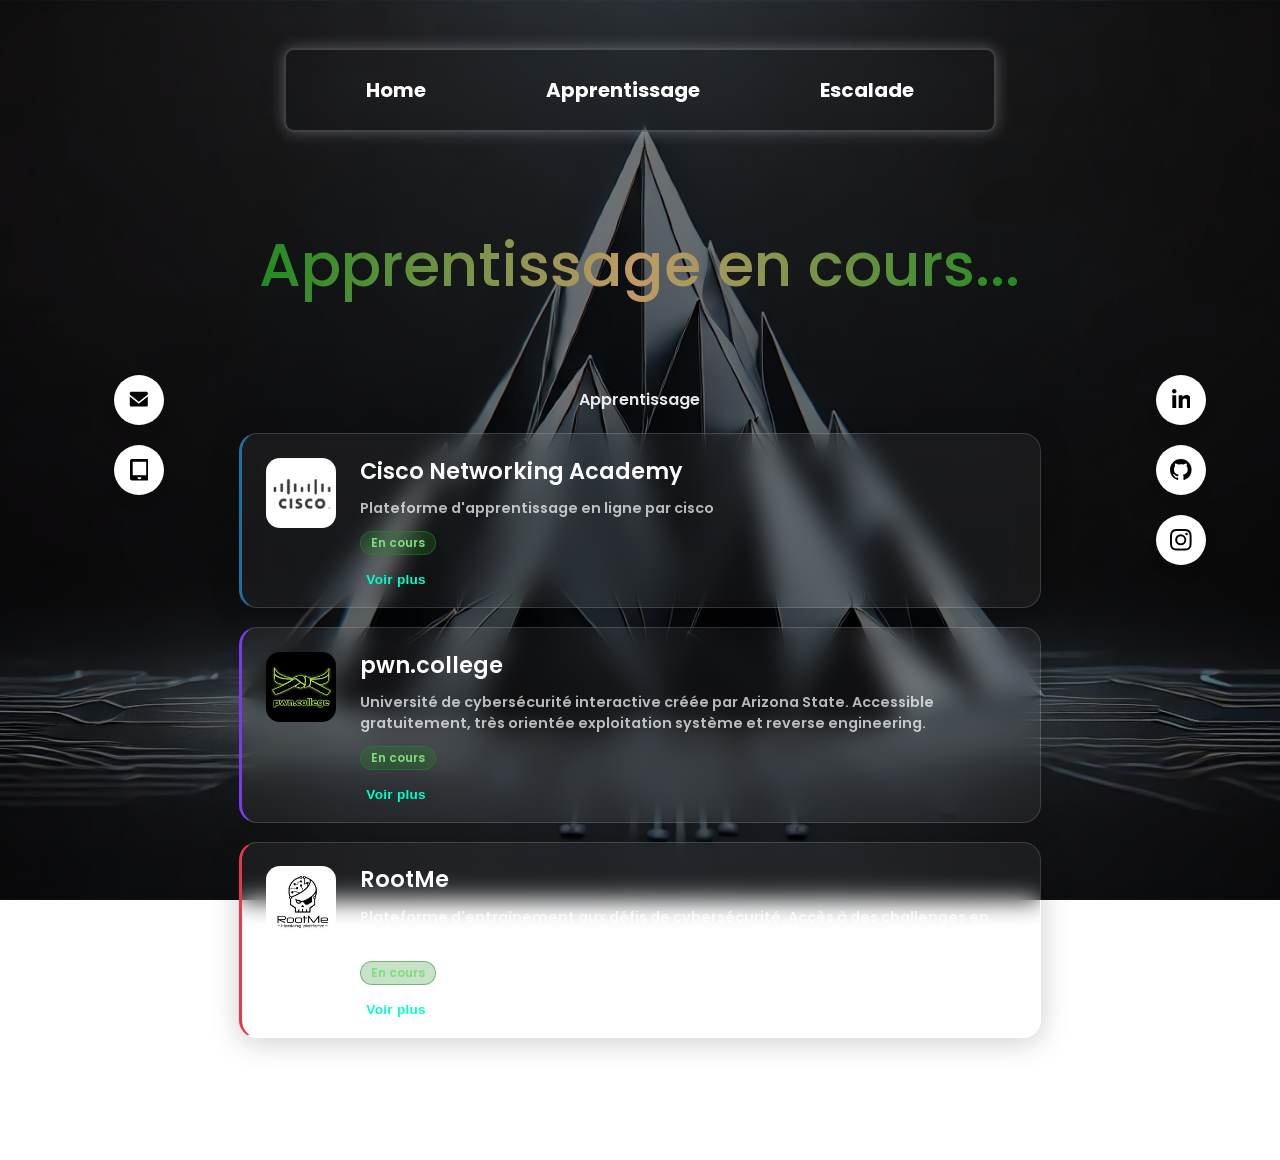
==== public/html/learn.html @ 8234a2e8 "mise en place de la page apprentissage live + preparation github page" ====
<!DOCTYPE html>
<html lang="en">

<head>
	<meta charset="UTF-8">
	<meta name="viewport" content="width=device-width, initial-scale=0.8">
	<title>VincentChaye</title>
	<link rel="stylesheet" href="../css/learn.css">
	<link rel="stylesheet" href="/public/css/buttonDownload.css">
	<link rel="stylesheet" href="/public/css/socialButton.css">
	<link href="https://fonts.googleapis.com/css2?family=Poppins:wght@300;400;600&display=swap" rel="stylesheet">
</head>

<body>
	<div class="container">
		<header>
			<nav>
				<div class="menu-toggle" id="mobile-menu">
					<span></span>
					<span></span>
					<span></span>
				</div>
				<ul class="nav-list">
					<li><a href="../../index.html">Home</a></li>
					<li><a href="/public/html/learn.html">Apprentissage</a></li>
					<li><a href="https://vincentchaye.github.io/ZoneDeGrimpe/">Escalade</a></li>
					<!--<li><a href="/public/html/mongo.html">MongoDB</a></li>
					<li><a href="/public/html/r510.html">R510</a></li>-->
				</ul>
			</nav>
		</header>
		<banner>
			<h1>Apprentissage en cours...</h1>
		</banner>


		<section class="low-content">
			<h3>Apprentissage</h3>
			<ul id="learn-list"></ul>
		</section>




		<aside class="left-aside">
			<ul class="wrapper">
				<li class="icon mail" onclick="copyToClipboard('vincent.chaye@icloud.com', this)">
					<span class="tooltip">Mail</span>
					<svg viewBox="0 0 24 24" height="1.2em" fill="black" xmlns="http://www.w3.org/2000/svg">
						<path
							d="M21.4 6.6l-9.4 7.5L2.6 6.6C2.2 6.3 2 5.8 2 5.3V4.5C2 3.7 2.7 3 3.5 3h17c.8 0 1.5.7 1.5 1.5v.8c0 .5-.2 1-.6 1.3zM22 8.2l-10 8.1-10-8.1V18c0 .8.7 1.5 1.5 1.5h17c.8 0 1.5-.7 1.5-1.5V8.2z" />
					</svg>
				</li>
				<li>

				</li>
				<li class="icon tel" onclick="copyToClipboard('0783661974', this)">
					<span class="tooltip">Téléphone</span>
					<svg role="img" viewBox="0 0 448 512" fill="black" xmlns="http://www.w3.org/2000/svg"
						height="1.2em">
						<title>WhatsApp</title>
						<path
							d="M400 0H48C21.49 0 0 21.49 0 48v416c0 26.51 21.49 48 48 48h352c26.51 0 48-21.49 48-48V48c0-26.51-21.49-48-48-48zM224 480c-26.51 0-48-21.49-48-48h96c0 26.51-21.49 48-48 48zm160-96H64V64h320v320z" />
					</svg>
				</li>
			</ul>
		</aside>

		<aside class="right-aside">
			<ul class="wrapper">
				<li class="icon linkedin" onclick="window.open('https://www.linkedin.com/in/vincentchayé', '_blank')">
					<span class="tooltip">LinkedIn</span>

					<svg viewBox="0 0 448 512" height="1.2em" fill="black" xmlns="http://www.w3.org/2000/svg">
						<path
							d="M100.28 448H7.4V148.9h92.88zm-46.44-340.2c-29.64 0-53.6-24-53.6-53.6S24.2 0 53.64 0s53.6 24 53.6 53.6-23.96 54.2-53.6 54.2zM447.9 448h-92.68V302.4c0-34.7-.7-79.2-48.3-79.2-48.3 0-55.7 37.7-55.7 76.6V448h-92.78V148.9h89.16v40.8h1.3c12.4-23.4 42.6-48.3 87.7-48.3 93.8 0 111.1 61.7 111.1 141.9V448z" />
					</svg>
				</li>
				<li class="icon github" onclick="window.open('https://github.com/VincentChaye', '_blank')">
					<span class="tooltip">GitHub</span>
					<svg height="1.2em" viewBox="0 0 16 16" fill="black" xmlns="http://www.w3.org/2000/svg">
						<path fill-rule="evenodd"
							d="M8 0C3.58 0 0 3.58 0 8a8 8 0 0 0 5.47 7.59c.4.07.55-.17.55-.38 0-.19-.01-.82-.01-1.49-2 .37-2.53-.49-2.69-.94-.09-.23-.48-.94-.82-1.13-.28-.15-.68-.52-.01-.53.63-.01 1.08.58 1.23.82.72 1.21 1.87.87 2.33.66.07-.52.28-.87.51-1.07-1.78-.2-3.64-.89-3.64-3.95 0-.87.31-1.59.82-2.15-.08-.2-.36-1.01.08-2.11 0 0 .67-.21 2.2.82a7.65 7.65 0 0 1 2-.27c.68 0 1.36.09 2 .27 1.53-1.04 2.2-.82 2.2-.82.44 1.1.16 1.91.08 2.11.51.56.82 1.27.82 2.15 0 3.07-1.87 3.75-3.65 3.95.29.25.54.73.54 1.48 0 1.07-.01 1.93-.01 2.2 0 .21.15.46.55.38A8.001 8.001 0 0 0 16 8c0-4.42-3.58-8-8-8z">
						</path>
					</svg>
				</li>
				<li class="icon instagram" onclick="window.open('https://www.instagram.com/vincent.chaye/', '_blank')">
					<span class="tooltip">Instagram</span>
					<svg xmlns="http://www.w3.org/2000/svg" height="1.2em" fill="black" class="bi bi-instagram"
						viewBox="0 0 16 16">
						<path
							d="M8 0C5.829 0 5.556.01 4.703.048 3.85.088 3.269.222 2.76.42a3.917 3.917 0 0 0-1.417.923A3.927 3.927 0 0 0 .42 2.76C.222 3.268.087 3.85.048 4.7.01 5.555 0 5.827 0 8.001c0 2.172.01 2.444.048 3.297.04.852.174 1.433.372 1.942.205.526.478.972.923 1.417.444.445.89.719 1.416.923.51.198 1.09.333 1.942.372C5.555 15.99 5.827 16 8 16s2.444-.01 3.298-.048c.851-.04 1.434-.174 1.943-.372a3.916 3.916 0 0 0 1.416-.923c.445-.445.718-.891.923-1.417.197-.509.332-1.09.372-1.942C15.99 10.445 16 10.173 16 8s-.01-2.445-.048-3.299c-.04-.851-.175-1.433-.372-1.941a3.926 3.926 0 0 0-.923-1.417A3.911 3.911 0 0 0 13.24.42c-.51-.198-1.092-.333-1.943-.372C10.443.01 10.172 0 7.998 0h.003zm-.717 1.442h.718c2.136 0 2.389.007 3.232.046.78.035 1.204.166 1.486.275.373.145.64.319.92.599.28.28.453.546.598.92.11.281.24.705.275 1.485.039.843.047 1.096.047 3.231s-.008 2.389-.047 3.232c-.035.78-.166 1.203-.275 1.485a2.47 2.47 0 0 1-.599.919c-.28.28-.546.453-.92.598-.28.11-.704.24-1.485.276-.843.038-1.096.047-3.232.047s-2.39-.009-3.233-.047c-.78-.036-1.203-.166-1.485-.276a2.478 2.478 0 0 1-.92-.598 2.48 2.48 0 0 1-.6-.92c-.109-.281-.24-.705-.275-1.485-.038-.843-.046-1.096-.046-3.233 0-2.136.008-2.388.046-3.231.036-.78.166-1.204.276-1.486.145-.373.319-.64.599-.92.28-.28.546-.453.92-.598.282-.11.705-.24 1.485-.276.738-.034 1.024-.044 2.515-.045v.002zm4.988 1.328a.96.96 0 1 0 0 1.92.96.96 0 0 0 0-1.92zm-4.27 1.122a4.109 4.109 0 1 0 0 8.217 4.109 4.109 0 0 0 0-8.217zm0 1.441a2.667 2.667 0 1 1 0 5.334 2.667 2.667 0 0 1 0-5.334z">
						</path>
					</svg>
				</li>
			</ul>
		</aside>


		<footer>
			<p>&copy; 2025 VincentChaye</p>
		</footer>

	</div>
	<script src="../../script.js"></script>
</body>

</html>
---- public/css/learn.css ----
@import url('https://fonts.googleapis.com/css2?family=Playfair+Display:ital,wght@0,400..900;1,400..900&family=Prompt:ital,wght@0,100;0,200;0,300;0,400;0,500;0,600;0,700;0,800;0,900;1,100;1,200;1,300;1,400;1,500;1,600;1,700;1,800;1,900&display=swap');



body {
	font-family: 'Poppins', sans-serif;
	font-weight: 100;
	font-style: normal;
	color: white;
	margin: 0;
	padding: 0;
	background-image: url(/public/img/background.webp);
	background-size: cover;
	background-position: center;
	background-repeat: no-repeat;
	background-attachment: fixed;
	user-select: none;
	cursor: default;

	a {
		color: inherit;
		text-decoration: none;
	}

	a:visited {
		color: inherit;
		text-decoration: none;
	}
}

body::after {
	content: "";
	position: fixed;
	top: 0;
	left: 0;
	width: 100%;
	height: 100%;
	background-color: rgba(0, 0, 0, 1);
	background-size: cover;
	background-position: center;
	background-repeat: no-repeat;
	background-attachment: fixed;
	z-index: -1;
	opacity: 0.55;
}

/* NAVBAR */

header {
	grid-area: header;
	color: white;
	text-align: center;
	line-height: 80px;
}

nav {
	backdrop-filter: blur(10px);
	box-shadow: 0px 0px 15px rgba(227, 228, 237, 0.3);
	border: 2px solid rgba(255, 255, 255, 0.18);
	margin: 3%;
	display: inline-block;
	justify-content: center;
	position: relative;
	z-index: 1000;
	border-radius: 10px;
}

#home {
	margin-top: auto;
	margin-bottom: -2.8%;
}

nav ul {
	list-style: none;
	display: flex;
	gap: 40px;
	margin: 0;
	padding-inline-end: 40px;
}

nav ul li a {
	padding: 20px 40px;
	transition: background-color 0.3s ease, transform 0.3s ease;
	border-radius: 10px;
	font-weight: bold;
	font-size: 20px;
}

nav ul li a:hover {
	background-color: rgba(255, 255, 255, 0.18);
	transform: scale(1.1);
}


/* BANNER */

banner {
	grid-area: banner;
	display: flex;
	justify-content: center;
	align-items: center;
	flex-direction: column;
	text-align: center;
}

banner h1 {
	font-size: 60px;
	font-weight: 500;
	background: linear-gradient(to right, #228B22, #c19a66, #228B22);
	-webkit-background-clip: text;
	background-clip: text;
	-webkit-text-fill-color: transparent;
	margin-block-end: 0px;
	margin-block-start: 40px;
	opacity: 1;
}

banner p {
	font-size: 30px;
	font-weight: 500;
	background: #edcdc2;
	-webkit-background-clip: text;
	background-clip: text;
	-webkit-text-fill-color: transparent;
	margin-block-end: 15px;
	margin-block-start: 10px;
}


/* MAIN */

main {
	grid-area: main;
	display: flex;
	justify-content: center;
	align-items: center;
	flex-direction: column;
	text-align: center;
}

.left-aside {
	grid-area: left-aside;
	display: flex;
	justify-content: center;
	align-items: center;
	flex-direction: column;
	text-align: center;
	font-size: medium;
}

left-aside ul {
	list-style: none;
	display: flex;
	gap: 2px;
	margin: 0;
	padding-inline-end: 40px;
	flex-direction: column;
}

/* Pour l'aside de gauche */
.left-aside {
	position: fixed;
	left: 5%;
	top: 45%;
	transform: translateY(-50%);
}

/* Pour l'aside de droite */
.right-aside {
	position: fixed;
	right: 5%;
	top: 45%;
	transform: translateY(-50%);
}

.right-aside {
	grid-area: right-aside;
	display: flex;
	justify-content: center;
	align-items: center;
	flex-direction: column;
	text-align: center;
}


/* LOW CONTENT */

.low-content {
	grid-area: low-content;
	display: flex;
	justify-content: center;
	align-items: center;
	flex-direction: column;
	text-align: center;
	padding: 2rem;
}

.low-content ul {
	padding: 0;
	display: flex;
	flex-direction: column;
	align-items: center;
	gap: 1.2rem;
	width: 100%;
}

footer {
	grid-area: footer;
	display: flex;
	justify-content: center;
	align-items: center;
	flex-direction: column;
	text-align: center;
}

/* PLATFORM CARDS */

.low-content li.experience {
	display: flex;
	align-items: flex-start;
	gap: 1.5rem;
	list-style: none;
	border: 1px solid rgba(255, 255, 255, 0.15);
	border-radius: 18px;
	padding: 1.2rem 1.5rem;
	margin: 0;
	background: rgba(255, 255, 255, 0.05);
	box-shadow: 0 4px 30px rgba(0, 0, 0, 0.2);
	backdrop-filter: blur(12px);
	-webkit-backdrop-filter: blur(12px);
	color: white;
	max-width: 820px;
	width: 100%;
	text-align: left;
	transition: border-color 0.3s ease, box-shadow 0.3s ease;
	cursor: pointer;
}

.low-content li.experience:hover {
	border-color: rgba(255, 255, 255, 0.3);
	box-shadow: 0 6px 40px rgba(0, 0, 0, 0.35);
}

/* Couleur accent par plateforme */
.platform-rootme {
	border-left: 3px solid #e63946 !important;
}
.platform-ciscoAcademy {
	border-left: 3px solid #1d6fa4 !important;
}
.platform-pwncollege {
	border-left: 3px solid #7c3aed !important;
}

.low-content h3 {
	font-size: 1rem;
	font-weight: 600;
	color: rgba(255,255,255,0.9);
	margin: 0.3rem 0 0.1rem;
}

.low-content li.experience h2 {
	margin: 0 0 0.3rem;
	font-size: 1.4rem;
	font-weight: 600;
}

.low-content li.experience p {
	margin: 0.25rem 0;
	font-size: 0.9rem;
	color: rgba(255, 255, 255, 0.7);
}

/* Image ronde avec effet de zoom */
.low-content li.experience img.fixed-img {
	width: 70px;
	height: 70px;
	border-radius: 14px;
	object-fit: cover;
	transition: transform 0.3s ease-in-out;
	flex-shrink: 0;
	margin-top: 4px;
}

.low-content li.experience img.fixed-img:hover {
	transform: scale(1.1);
}

/* Conteneur texte vertical */
.experience-text {
	display: flex;
	flex-direction: column;
	flex: 1;
	gap: 0.1rem;
}

/* Statut badge */
.statut-badge {
	display: inline-block;
	font-size: 0.75rem;
	font-weight: 600;
	padding: 2px 10px;
	border-radius: 20px;
	margin: 0.4rem 0 0.3rem;
	width: fit-content;
}
.statut-en.cours,
.statut-en-cours {
	background: rgba(34, 139, 34, 0.25);
	border: 1px solid rgba(34, 139, 34, 0.5);
	color: #7dde7d;
}
.statut-terminé {
	background: rgba(100, 100, 100, 0.25);
	border: 1px solid rgba(200, 200, 200, 0.3);
	color: rgba(255,255,255,0.6);
}

/* Toggle button */
.toggle-button {
	margin-top: 0.6rem;
	background: none;
	border: none;
	color: #00ffcc;
	font-weight: 600;
	cursor: pointer;
	font-size: 0.85rem;
	text-align: left;
	pointer-events: none;
	letter-spacing: 0.02em;
}

/* PROGRESS ZONE */

.progress-zone {
	margin-top: 1rem;
	display: flex;
	flex-direction: column;
	gap: 0.8rem;
}

/* Progress cards */
.progress-card-inner {
	background: rgba(255, 255, 255, 0.05);
	border: 1px solid rgba(255, 255, 255, 0.1);
	border-radius: 12px;
	padding: 0.9rem 1rem;
}

.progress-card-header {
	display: flex;
	align-items: center;
	gap: 0.8rem;
	margin-bottom: 0.6rem;
}

.progress-card-img {
	width: 36px;
	height: 36px;
	border-radius: 8px;
	object-fit: cover;
}

.progress-card-header h3 {
	margin: 0;
	font-size: 0.95rem;
	font-weight: 600;
	color: white;
}

.progress-date {
	font-size: 0.75rem;
	color: rgba(255,255,255,0.45);
	margin: 0 !important;
}

/* Barre de progression visuelle */
.progress-bar-wrap {
	height: 6px;
	background: rgba(255,255,255,0.1);
	border-radius: 10px;
	margin: 0.5rem 0 0.3rem;
	overflow: hidden;
}

.progress-bar-fill {
	height: 100%;
	border-radius: 10px;
	background: linear-gradient(to right, #228B22, #7dde7d);
	transition: width 0.8s ease;
}

.platform-ciscoAcademy .progress-bar-fill {
	background: linear-gradient(to right, #1d6fa4, #5ab4e8);
}

.platform-pwncollege .progress-bar-fill {
	background: linear-gradient(to right, #7c3aed, #a78bfa);
}

.progress-label {
	font-size: 0.75rem;
	font-weight: 600;
	color: rgba(255,255,255,0.6);
}

.progress-text {
	display: inline-block;
	font-size: 0.8rem;
	font-weight: 600;
	background: rgba(255,255,255,0.08);
	border: 1px solid rgba(255,255,255,0.15);
	border-radius: 20px;
	padding: 2px 12px;
	margin: 0.4rem 0;
	color: rgba(255,255,255,0.8);
}

.progress-desc {
	font-size: 0.82rem;
	color: rgba(255,255,255,0.55);
	margin: 0.4rem 0 0 !important;
	line-height: 1.4;
}

/* ROOT-ME LIVE STATS */

.rootme-live {
	padding: 0.5rem 0;
}

.live-badge {
	display: flex;
	align-items: center;
	gap: 6px;
	font-size: 0.72rem;
	font-weight: 700;
	text-transform: uppercase;
	letter-spacing: 0.1em;
	color: #e63946;
	margin-bottom: 0.8rem;
}

.live-dot {
	width: 8px;
	height: 8px;
	border-radius: 50%;
	background: #e63946;
	box-shadow: 0 0 6px #e63946;
	animation: pulse-dot 1.5s ease-in-out infinite;
}

@keyframes pulse-dot {
	0%, 100% { opacity: 1; transform: scale(1); }
	50% { opacity: 0.5; transform: scale(0.7); }
}

.stats-strip {
	display: flex;
	gap: 0.8rem;
	flex-wrap: wrap;
	margin-bottom: 0.9rem;
}

.stat-pill {
	display: flex;
	flex-direction: column;
	align-items: center;
	background: rgba(230, 57, 70, 0.12);
	border: 1px solid rgba(230, 57, 70, 0.3);
	border-radius: 14px;
	padding: 0.5rem 1.1rem;
	min-width: 90px;
}

.stat-label {
	font-size: 0.68rem;
	font-weight: 600;
	text-transform: uppercase;
	letter-spacing: 0.08em;
	color: rgba(255,255,255,0.5);
}

.stat-value {
	font-size: 1.05rem;
	font-weight: 700;
	color: white;
	margin-top: 2px;
}

.cat-strip {
	display: flex;
	flex-wrap: wrap;
	gap: 0.5rem;
}

.cat-badge {
	font-size: 0.75rem;
	background: rgba(255,255,255,0.07);
	border: 1px solid rgba(255,255,255,0.12);
	border-radius: 20px;
	padding: 3px 10px;
	color: rgba(255,255,255,0.7);
}

.cat-badge strong {
	color: white;
}

/* Credly badge */
.credly-badge-wrap {
	margin-top: 0.8rem;
	display: flex;
	justify-content: flex-start;
}

.credly-badge-loading {
	width: 150px;
	height: 150px;
	border-radius: 10px;
	background: rgba(255,255,255,0.05);
	animation: badge-pulse 1.4s ease-in-out infinite;
}

@keyframes badge-pulse {
	0%, 100% { opacity: 0.4; }
	50% { opacity: 0.8; }
}

.credly-badge-img-link {
	display: inline-block;
	border-radius: 10px;
	overflow: hidden;
	box-shadow: 0 4px 20px rgba(0,0,0,0.3);
	transition: transform 0.2s ease, box-shadow 0.2s ease;
}

.credly-badge-img-link:hover {
	transform: translateY(-2px);
	box-shadow: 0 6px 24px rgba(0,0,0,0.45);
}

.credly-badge-img {
	display: block;
	width: 150px;
	height: 150px;
	object-fit: contain;
}

.credly-badge-link {
	display: inline-flex;
	align-items: center;
	gap: 0.4rem;
	padding: 0.5rem 0.9rem;
	background: rgba(255,255,255,0.07);
	border: 1px solid rgba(255,255,255,0.15);
	border-radius: 8px;
	color: rgba(255,255,255,0.75);
	font-size: 0.82rem;
	text-decoration: none;
	transition: background 0.2s, color 0.2s;
}

.credly-badge-link:hover {
	background: rgba(255,255,255,0.12);
	color: #fff;
}

.progress-card-inner.has-badge {
	display: flex;
	flex-direction: row;
	align-items: flex-start;
	gap: 1.2rem;
	flex-wrap: wrap;
}

.progress-card-inner.has-badge .progress-card-header {
	flex: 1;
	min-width: 160px;
}

.progress-card-inner.has-badge .progress-bar-wrap,
.progress-card-inner.has-badge .progress-label,
.progress-card-inner.has-badge .progress-text,
.progress-card-inner.has-badge .progress-desc {
	flex-basis: 100%;
}

/* Loading spinner */
.loading-spinner {
	width: 28px;
	height: 28px;
	border: 3px solid rgba(255,255,255,0.1);
	border-top-color: #e63946;
	border-radius: 50%;
	margin: 1rem auto;
	animation: spin 0.8s linear infinite;
}

@keyframes spin {
	to { transform: rotate(360deg); }
}

.api-error {
	font-size: 0.82rem;
	color: rgba(255,255,255,0.45);
	font-style: italic;
	margin: 0.5rem 0;
}


/* Grid */
.container {
	display: grid;
	grid-template-rows: 150px auto 1fr auto 50px;
	grid-template-columns: 1fr 4fr 1fr;
	height: 100vh;
	grid-template-areas:
		"header header header"
		"left-aside banner right-aside"
		"left-aside main right-aside"
		"left-aside low-content right-aside"
		"footer footer footer";
	grid-gap: 20px;
	font-weight: 600;
	padding: 10px;
	font-size: 20px;
}


@media (max-width: 678px) {
	body {
		background-image: url(/public/img/backgroudPortable.webp);
	}

	.container {
		display: grid;
		grid-template-rows: auto auto auto auto auto auto auto;
		grid-template-columns: 1fr;
		grid-template-areas:
			"header"
			"banner"
			"main"
			"low-content"
			"left-aside"
			"right-aside"
			"footer";
		grid-gap: 10px;
		padding: 10px;
	}

	aside.left-aside,
	aside.right-aside {
		position: static !important;
		transform: none !important;
		display: flex;
		justify-content: center;
		align-items: center;
		padding: 1rem 0;
	}

	.left-aside ul,
	.right-aside ul {
		flex-direction: row;
		justify-content: center;
		padding: 0;
	}

	aside.left-aside ul.wrapper,
	aside.right-aside ul.wrapper {
		display: grid;
		grid-template-columns: repeat(3, 60px);
		grid-template-rows: repeat(2, 60px);
		gap: 10px;
		justify-content: center;
	}

	aside .icon {
		width: 60px;
		height: 60px;
		border-radius: 50%;
		background: white;
		display: flex;
		justify-content: center;
		align-items: center;
		aspect-ratio: 1;
	}

	aside .tooltip {
		font-size: 12px;
		position: absolute;
		top: -20px;
		background: black;
		color: white;
		padding: 2px 6px;
		border-radius: 4px;
		white-space: nowrap;
	}

	.menu-toggle {
		display: flex;
		flex-direction: column;
		cursor: pointer;
		position: absolute;
		top: 20px;
		right: 30px;
		z-index: 2000;
	}

	.menu-toggle span {
		background: white;
		height: 3px;
		width: 25px;
		margin: 4px 0;
		border-radius: 5px;
		transition: 0.4s;
	}

	.nav-list {
		display: none;
		flex-direction: column;
		align-items: center;
		width: 100%;
		background-color: rgba(0, 0, 0, 0.8);
		position: absolute;
		top: 70px;
		right: 20px;
		border-radius: 10px;
		padding: 15px 20px;
		z-index: 9998;
		width: max-content;
		min-width: 160px;
		max-width: 90vw;
		word-break: break-word;
	}

	.nav-list.active {
		display: flex;
	}

	nav ul li a {
		padding: 15px;
		font-size: 18px;
	}

	nav {
		backdrop-filter: blur(10px);
		box-shadow: 0px 0px 15px rgba(227, 228, 237, 0.3);
		border: 2px solid rgba(255, 255, 255, 0.18);
		margin: 3%;
		display: flex;
		justify-content: flex-start;
		position: relative;
		z-index: 1000;
		border-radius: 10px;
	}

	.stats-strip {
		gap: 0.5rem;
	}

	.stat-pill {
		min-width: 75px;
		padding: 0.4rem 0.8rem;
	}
}
---- public/css/buttonDownload.css ----
/* From Uiverse.io by mrhyddenn */ 
.button {
	-moz-appearance: none;
	-webkit-appearance: none;
	appearance: none;
	border: none;
	background: none;
	color: #c19a66;
	cursor: pointer;
	position: relative;
	padding: 8px;
	margin-bottom: 20px;
	text-transform: uppercase;
	font-weight: bold;
	font-size: 14px;
	transition: all .15s ease;
  }
  
  .button::before,
  .button::after {
	content: '';
	display: block;
	position: absolute;
	right: 0;
	left: 0;
	height: calc(50% - 5px);
	border: 1px solid #7D8082;
	transition: all .15s ease;
  }
  
  .button::before {
	top: 0;
	border-bottom-width: 0;
  }
  
  .button::after {
	bottom: 0;
	border-top-width: 0;
  }
  
  .button:active,
  .button:focus {
	outline: none;
  }
  
  .button:active::before,
  .button:active::after {
	right: 3px;
	left: 3px;
  }
  
  .button:active::before {
	top: 3px;
  }
  
  .button:active::after {
	bottom: 3px;
  }
  
  .button_lg {
	position: relative;
	display: block;
	padding: 10px 20px;
	color: #fff;
	background-color: #c19a66;
	overflow: hidden;
	box-shadow: inset 0px 0px 0px 1px transparent;
  }
  
  .button_lg::before {
	content: '';
	display: block;
	position: absolute;
	top: 0;
	left: 0;
	width: 2px;
	height: 2px;
	background-color: #c19a66;
  }
  
  .button_lg::after {
	content: '';
	display: block;
	position: absolute;
	right: 0;
	bottom: 0;
	width: 4px;
	height: 4px;
	background-color: #c19a66;
	transition: all .2s ease;
  }
  
  .button_sl {
	display: block;
	position: absolute;
	top: 0;
	bottom: -1px;
	left: -8px;
	width: 0;
	background-color: #228B22;
	transform: skew(-15deg);
	transition: all .2s ease;
  }
  
  .button_text {
	position: relative;
  }
  
  .button:hover {
	color: #c19a66;
  }
  
  .button:hover .button_sl {
	width: calc(100% + 15px);
  }
  
  .button:hover .button_lg::after {
	background-color: #fff;
  }
---- public/css/socialButton.css ----
/* Règles existantes pour la structure et les icônes (déjà dans ton CSS) */
.wrapper {
	display: grid;
	list-style: none;
	height: 120px;
	width: 100%;
	padding-top: 40px;
	font-family: "Poppins", sans-serif;
	justify-content: center;
}
  
.wrapper .icon {
	position: relative;
	background: #fff;
	border-radius: 50%;
	margin: 10px;
	width: 50px;
	height: 50px;
	font-size: 18px;
	display: flex;
	justify-content: center;
	align-items: center;
	flex-direction: column;
	box-shadow: 0 10px 10px rgba(0, 0, 0, 0.1);
	cursor: pointer;
	transition: all 0.2s cubic-bezier(0.68, -0.55, 0.265, 1.55);
}
  
.wrapper .tooltip {
	position: absolute;
	top: 0;
	font-size: 14px;
	background: #fff;
	color: #fff;
	padding: 5px 8px;
	border-radius: 5px;
	box-shadow: 0 10px 10px rgba(0, 0, 0, 0.1);
	opacity: 0;
	pointer-events: none;
	transition: all 0.3s cubic-bezier(0.68, -0.55, 0.265, 1.55);
}
  
.wrapper .tooltip::before {
	position: absolute;
	content: "";
	height: 8px;
	width: 8px;
	background: #fff;
	bottom: -3px;
	left: 50%;
	transform: translate(-50%) rotate(45deg);
	transition: all 0.3s cubic-bezier(0.68, -0.55, 0.265, 1.55);
}
  
.wrapper .icon:hover .tooltip {
	top: -45px;
	opacity: 1;
	visibility: visible;
	pointer-events: auto;
}
  
.wrapper .icon:hover span,
.wrapper .icon:hover .tooltip {
	text-shadow: 0px -1px 0px rgba(0, 0, 0, 0.1);
}

/* Règles de hover pour les médias existants */

/* LinkedIn */
.wrapper .linkedin:hover,
.wrapper .linkedin:hover .tooltip,
.wrapper .linkedin:hover .tooltip::before {
	background: #0077B5;
	color: #fff;
}
  
/* GitHub */
.wrapper .github:hover,
.wrapper .github:hover .tooltip,
.wrapper .github:hover .tooltip::before {
	background: #24292e;
	color: #fff;
}
.wrapper .github:hover svg {
	fill: #fff;
}
  
/* Instagram */
.wrapper .instagram:hover,
.wrapper .instagram:hover .tooltip,
.wrapper .instagram:hover .tooltip::before {
	background: #e4405f;
	color: #fff;
}

/* Tel */
.wrapper .tel:hover,
.wrapper .tel:hover .tooltip,
.wrapper .tel:hover .tooltip::before {
	background: #25D366;
	color: #fff;
}

/* Nouveauté : Mail*/
.wrapper .mail:hover,
.wrapper .mail:hover .tooltip,
.wrapper .mail:hover .tooltip::before {
	background: #d3d3d3;
	color: #fff;
}
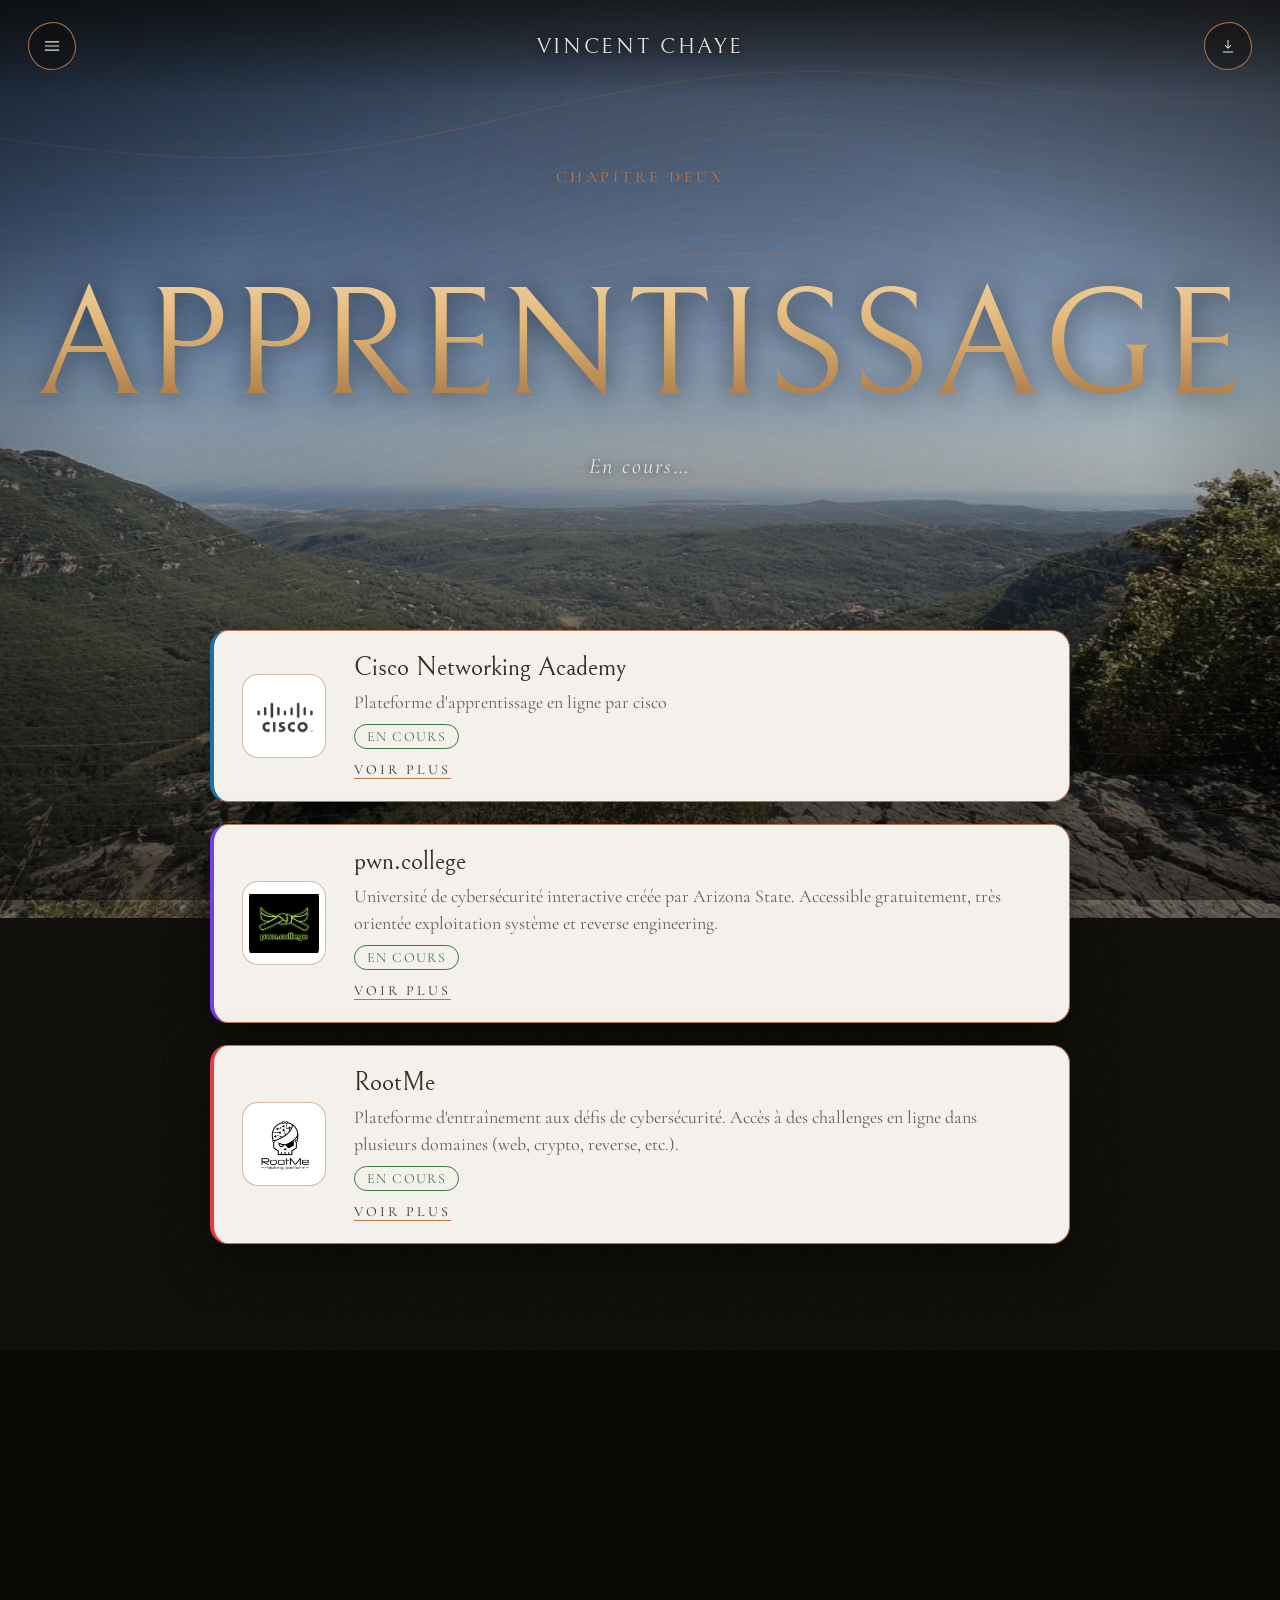
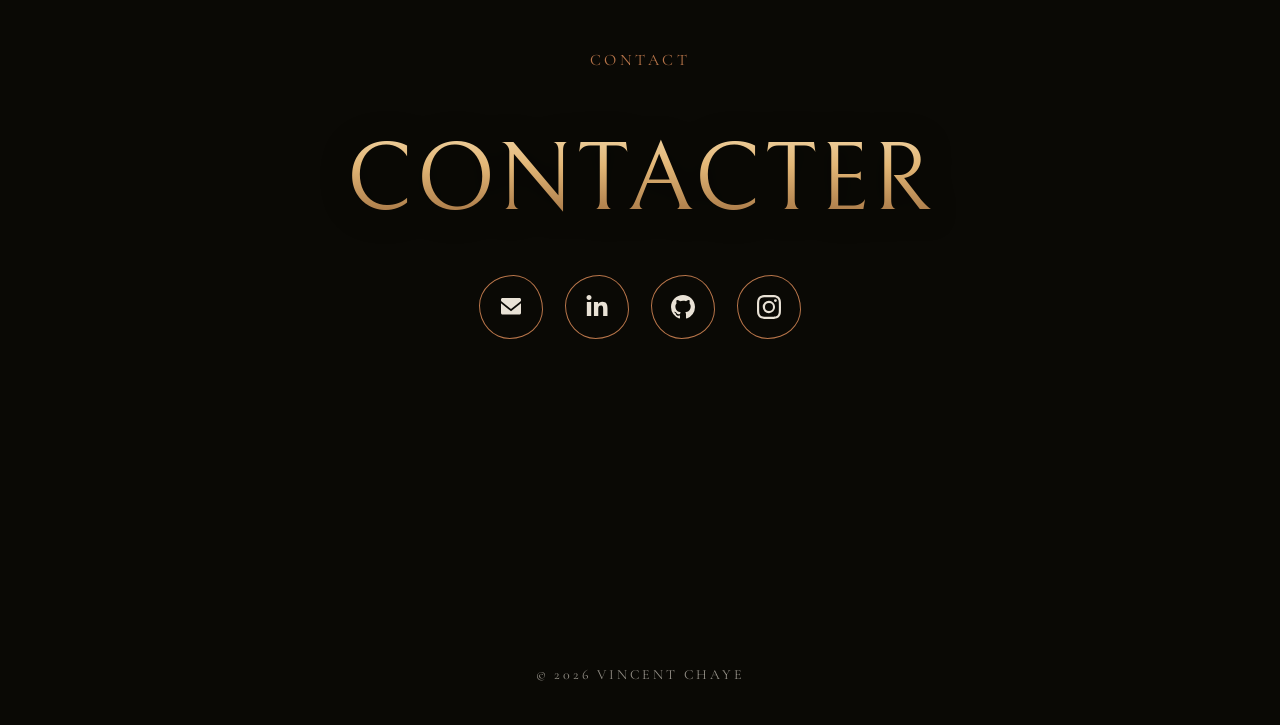
==== commit 7b5faab5: "version 2.0.0 - Site Web 2026" ====
--- a/public/html/learn.html
+++ b/public/html/learn.html
@@ -1,108 +1,80 @@
-<!DOCTYPE html>
-<html lang="en">
-
-<head>
-	<meta charset="UTF-8">
-	<meta name="viewport" content="width=device-width, initial-scale=0.8">
-	<title>VincentChaye</title>
-	<link rel="stylesheet" href="../css/learn.css">
-	<link rel="stylesheet" href="/public/css/buttonDownload.css">
-	<link rel="stylesheet" href="/public/css/socialButton.css">
-	<link href="https://fonts.googleapis.com/css2?family=Poppins:wght@300;400;600&display=swap" rel="stylesheet">
-</head>
-
-<body>
-	<div class="container">
-		<header>
-			<nav>
-				<div class="menu-toggle" id="mobile-menu">
-					<span></span>
-					<span></span>
-					<span></span>
-				</div>
-				<ul class="nav-list">
-					<li><a href="../../index.html">Home</a></li>
-					<li><a href="/public/html/learn.html">Apprentissage</a></li>
-					<li><a href="https://vincentchaye.github.io/ZoneDeGrimpe/">Escalade</a></li>
-					<!--<li><a href="/public/html/mongo.html">MongoDB</a></li>
-					<li><a href="/public/html/r510.html">R510</a></li>-->
-				</ul>
-			</nav>
-		</header>
-		<banner>
-			<h1>Apprentissage en cours...</h1>
-		</banner>
-
-
-		<section class="low-content">
-			<h3>Apprentissage</h3>
-			<ul id="learn-list"></ul>
-		</section>
-
-
-
-
-		<aside class="left-aside">
-			<ul class="wrapper">
-				<li class="icon mail" onclick="copyToClipboard('vincent.chaye@icloud.com', this)">
-					<span class="tooltip">Mail</span>
-					<svg viewBox="0 0 24 24" height="1.2em" fill="black" xmlns="http://www.w3.org/2000/svg">
-						<path
-							d="M21.4 6.6l-9.4 7.5L2.6 6.6C2.2 6.3 2 5.8 2 5.3V4.5C2 3.7 2.7 3 3.5 3h17c.8 0 1.5.7 1.5 1.5v.8c0 .5-.2 1-.6 1.3zM22 8.2l-10 8.1-10-8.1V18c0 .8.7 1.5 1.5 1.5h17c.8 0 1.5-.7 1.5-1.5V8.2z" />
-					</svg>
-				</li>
-				<li>
-
-				</li>
-				<li class="icon tel" onclick="copyToClipboard('0783661974', this)">
-					<span class="tooltip">Téléphone</span>
-					<svg role="img" viewBox="0 0 448 512" fill="black" xmlns="http://www.w3.org/2000/svg"
-						height="1.2em">
-						<title>WhatsApp</title>
-						<path
-							d="M400 0H48C21.49 0 0 21.49 0 48v416c0 26.51 21.49 48 48 48h352c26.51 0 48-21.49 48-48V48c0-26.51-21.49-48-48-48zM224 480c-26.51 0-48-21.49-48-48h96c0 26.51-21.49 48-48 48zm160-96H64V64h320v320z" />
-					</svg>
-				</li>
-			</ul>
-		</aside>
-
-		<aside class="right-aside">
-			<ul class="wrapper">
-				<li class="icon linkedin" onclick="window.open('https://www.linkedin.com/in/vincentchayé', '_blank')">
-					<span class="tooltip">LinkedIn</span>
-
-					<svg viewBox="0 0 448 512" height="1.2em" fill="black" xmlns="http://www.w3.org/2000/svg">
-						<path
-							d="M100.28 448H7.4V148.9h92.88zm-46.44-340.2c-29.64 0-53.6-24-53.6-53.6S24.2 0 53.64 0s53.6 24 53.6 53.6-23.96 54.2-53.6 54.2zM447.9 448h-92.68V302.4c0-34.7-.7-79.2-48.3-79.2-48.3 0-55.7 37.7-55.7 76.6V448h-92.78V148.9h89.16v40.8h1.3c12.4-23.4 42.6-48.3 87.7-48.3 93.8 0 111.1 61.7 111.1 141.9V448z" />
-					</svg>
-				</li>
-				<li class="icon github" onclick="window.open('https://github.com/VincentChaye', '_blank')">
-					<span class="tooltip">GitHub</span>
-					<svg height="1.2em" viewBox="0 0 16 16" fill="black" xmlns="http://www.w3.org/2000/svg">
-						<path fill-rule="evenodd"
-							d="M8 0C3.58 0 0 3.58 0 8a8 8 0 0 0 5.47 7.59c.4.07.55-.17.55-.38 0-.19-.01-.82-.01-1.49-2 .37-2.53-.49-2.69-.94-.09-.23-.48-.94-.82-1.13-.28-.15-.68-.52-.01-.53.63-.01 1.08.58 1.23.82.72 1.21 1.87.87 2.33.66.07-.52.28-.87.51-1.07-1.78-.2-3.64-.89-3.64-3.95 0-.87.31-1.59.82-2.15-.08-.2-.36-1.01.08-2.11 0 0 .67-.21 2.2.82a7.65 7.65 0 0 1 2-.27c.68 0 1.36.09 2 .27 1.53-1.04 2.2-.82 2.2-.82.44 1.1.16 1.91.08 2.11.51.56.82 1.27.82 2.15 0 3.07-1.87 3.75-3.65 3.95.29.25.54.73.54 1.48 0 1.07-.01 1.93-.01 2.2 0 .21.15.46.55.38A8.001 8.001 0 0 0 16 8c0-4.42-3.58-8-8-8z">
-						</path>
-					</svg>
-				</li>
-				<li class="icon instagram" onclick="window.open('https://www.instagram.com/vincent.chaye/', '_blank')">
-					<span class="tooltip">Instagram</span>
-					<svg xmlns="http://www.w3.org/2000/svg" height="1.2em" fill="black" class="bi bi-instagram"
-						viewBox="0 0 16 16">
-						<path
-							d="M8 0C5.829 0 5.556.01 4.703.048 3.85.088 3.269.222 2.76.42a3.917 3.917 0 0 0-1.417.923A3.927 3.927 0 0 0 .42 2.76C.222 3.268.087 3.85.048 4.7.01 5.555 0 5.827 0 8.001c0 2.172.01 2.444.048 3.297.04.852.174 1.433.372 1.942.205.526.478.972.923 1.417.444.445.89.719 1.416.923.51.198 1.09.333 1.942.372C5.555 15.99 5.827 16 8 16s2.444-.01 3.298-.048c.851-.04 1.434-.174 1.943-.372a3.916 3.916 0 0 0 1.416-.923c.445-.445.718-.891.923-1.417.197-.509.332-1.09.372-1.942C15.99 10.445 16 10.173 16 8s-.01-2.445-.048-3.299c-.04-.851-.175-1.433-.372-1.941a3.926 3.926 0 0 0-.923-1.417A3.911 3.911 0 0 0 13.24.42c-.51-.198-1.092-.333-1.943-.372C10.443.01 10.172 0 7.998 0h.003zm-.717 1.442h.718c2.136 0 2.389.007 3.232.046.78.035 1.204.166 1.486.275.373.145.64.319.92.599.28.28.453.546.598.92.11.281.24.705.275 1.485.039.843.047 1.096.047 3.231s-.008 2.389-.047 3.232c-.035.78-.166 1.203-.275 1.485a2.47 2.47 0 0 1-.599.919c-.28.28-.546.453-.92.598-.28.11-.704.24-1.485.276-.843.038-1.096.047-3.232.047s-2.39-.009-3.233-.047c-.78-.036-1.203-.166-1.485-.276a2.478 2.478 0 0 1-.92-.598 2.48 2.48 0 0 1-.6-.92c-.109-.281-.24-.705-.275-1.485-.038-.843-.046-1.096-.046-3.233 0-2.136.008-2.388.046-3.231.036-.78.166-1.204.276-1.486.145-.373.319-.64.599-.92.28-.28.546-.453.92-.598.282-.11.705-.24 1.485-.276.738-.034 1.024-.044 2.515-.045v.002zm4.988 1.328a.96.96 0 1 0 0 1.92.96.96 0 0 0 0-1.92zm-4.27 1.122a4.109 4.109 0 1 0 0 8.217 4.109 4.109 0 0 0 0-8.217zm0 1.441a2.667 2.667 0 1 1 0 5.334 2.667 2.667 0 0 1 0-5.334z">
-						</path>
-					</svg>
-				</li>
-			</ul>
-		</aside>
-
-
-		<footer>
-			<p>&copy; 2025 VincentChaye</p>
-		</footer>
-
-	</div>
-	<script src="../../script.js"></script>
-</body>
-
-</html>+<!DOCTYPE html>
+<html lang="fr">
+
+<head>
+	<meta charset="UTF-8">
+	<meta name="viewport" content="width=device-width, initial-scale=1">
+	<title>Apprentissage — Vincent Chaye</title>
+	<link rel="preconnect" href="https://fonts.googleapis.com">
+	<link rel="preconnect" href="https://fonts.gstatic.com" crossorigin>
+	<link href="https://fonts.googleapis.com/css2?family=Bellefair&family=Cormorant+Garamond:ital,wght@0,400;0,500;1,400;1,500&display=swap" rel="stylesheet">
+	<link rel="stylesheet" href="../../style.css">
+	<link rel="stylesheet" href="../css/learn.css">
+</head>
+
+<body>
+	<div class="bg-photo" aria-hidden="true"></div>
+	<canvas id="bg-canvas" aria-hidden="true"></canvas>
+	<div class="grain" aria-hidden="true"></div>
+
+	<header class="topbar">
+		<button class="round-btn" id="mobile-menu" type="button" aria-label="Menu" aria-expanded="false"><svg viewBox="0 0 24 24" width="20" height="20" fill="none" stroke="currentColor" stroke-width="1.4" stroke-linecap="round"><path d="M4 7h16M4 12h16M4 17h16" /></svg></button>
+		<a class="brand" href="../../index.html">VINCENT CHAYE</a>
+		<a class="round-btn" href="../download/CV-VincentChaye-2026.pdf" aria-label="Télécharger le CV" title="CV">
+			<svg viewBox="0 0 24 24" width="18" height="18" fill="none" stroke="currentColor" stroke-width="1.4">
+				<path d="M12 4v11m0 0l-4-4m4 4l4-4M5 20h14" />
+			</svg>
+		</a>
+		<nav class="nav-panel" id="nav-panel">
+			<ul class="nav-list">
+				<li><a href="../../index.html">Accueil</a></li>
+				<li><a href="learn.html">Apprentissage</a></li>
+				<li><a href="https://vincentchaye.github.io/ZoneDeGrimpe/">Escalade</a></li>
+			</ul>
+		</nav>
+	</header>
+
+	<main>
+		<section class="hero short">
+			<p class="chapter reveal">Chapitre deux</p>
+			<h2 class="display reveal"><em>L'</em><span>APPRENTISSAGE</span></h2>
+			<p class="subtitle reveal">En cours…</p>
+		</section>
+
+		<section class="experiences learn" id="learn">
+			<ul id="learn-list"></ul>
+		</section>
+
+		<section class="contact" id="contact">
+			<p class="chapter reveal">Contact</p>
+			<h2 class="display small reveal"><em>Me</em><span>CONTACTER</span></h2>
+			<ul class="contact-list reveal">
+				<li class="icon mail" role="button" tabindex="0" onclick="copyToClipboard('vincent.chaye@icloud.com', this)">
+					<span class="tooltip">Mail</span>
+					<svg viewBox="0 0 24 24" fill="currentColor"><path d="M21.4 6.6l-9.4 7.5L2.6 6.6C2.2 6.3 2 5.8 2 5.3V4.5C2 3.7 2.7 3 3.5 3h17c.8 0 1.5.7 1.5 1.5v.8c0 .5-.2 1-.6 1.3zM22 8.2l-10 8.1-10-8.1V18c0 .8.7 1.5 1.5 1.5h17c.8 0 1.5-.7 1.5-1.5V8.2z" /></svg>
+				</li>
+				<li class="icon linkedin" role="button" tabindex="0" onclick="window.open('https://www.linkedin.com/in/vincentchayé', '_blank')">
+					<span class="tooltip">LinkedIn</span>
+					<svg viewBox="0 0 448 512" fill="currentColor"><path d="M100.28 448H7.4V148.9h92.88zm-46.44-340.2c-29.64 0-53.6-24-53.6-53.6S24.2 0 53.64 0s53.6 24 53.6 53.6-23.96 54.2-53.6 54.2zM447.9 448h-92.68V302.4c0-34.7-.7-79.2-48.3-79.2-48.3 0-55.7 37.7-55.7 76.6V448h-92.78V148.9h89.16v40.8h1.3c12.4-23.4 42.6-48.3 87.7-48.3 93.8 0 111.1 61.7 111.1 141.9V448z" /></svg>
+				</li>
+				<li class="icon github" role="button" tabindex="0" onclick="window.open('https://github.com/VincentChaye', '_blank')">
+					<span class="tooltip">GitHub</span>
+					<svg viewBox="0 0 16 16" fill="currentColor"><path fill-rule="evenodd" d="M8 0C3.58 0 0 3.58 0 8a8 8 0 0 0 5.47 7.59c.4.07.55-.17.55-.38 0-.19-.01-.82-.01-1.49-2 .37-2.53-.49-2.69-.94-.09-.23-.48-.94-.82-1.13-.28-.15-.68-.52-.01-.53.63-.01 1.08.58 1.23.82.72 1.21 1.87.87 2.33.66.07-.52.28-.87.51-1.07-1.78-.2-3.64-.89-3.64-3.95 0-.87.31-1.59.82-2.15-.08-.2-.36-1.01.08-2.11 0 0 .67-.21 2.2.82a7.65 7.65 0 0 1 2-.27c.68 0 1.36.09 2 .27 1.53-1.04 2.2-.82 2.2-.82.44 1.1.16 1.91.08 2.11.51.56.82 1.27.82 2.15 0 3.07-1.87 3.75-3.65 3.95.29.25.54.73.54 1.48 0 1.07-.01 1.93-.01 2.2 0 .21.15.46.55.38A8.001 8.001 0 0 0 16 8c0-4.42-3.58-8-8-8z" /></svg>
+				</li>
+				<li class="icon instagram" role="button" tabindex="0" onclick="window.open('https://www.instagram.com/vincent.chaye/', '_blank')">
+					<span class="tooltip">Instagram</span>
+					<svg viewBox="0 0 16 16" fill="currentColor"><path d="M8 0C5.829 0 5.556.01 4.703.048 3.85.088 3.269.222 2.76.42a3.917 3.917 0 0 0-1.417.923A3.927 3.927 0 0 0 .42 2.76C.222 3.268.087 3.85.048 4.7.01 5.555 0 5.827 0 8.001c0 2.172.01 2.444.048 3.297.04.852.174 1.433.372 1.942.205.526.478.972.923 1.417.444.445.89.719 1.416.923.51.198 1.09.333 1.942.372C5.555 15.99 5.827 16 8 16s2.444-.01 3.298-.048c.851-.04 1.434-.174 1.943-.372a3.916 3.916 0 0 0 1.416-.923c.445-.445.718-.891.923-1.417.197-.509.332-1.09.372-1.942C15.99 10.445 16 10.173 16 8s-.01-2.445-.048-3.299c-.04-.851-.175-1.433-.372-1.941a3.926 3.926 0 0 0-.923-1.417A3.911 3.911 0 0 0 13.24.42c-.51-.198-1.092-.333-1.943-.372C10.443.01 10.172 0 7.998 0h.003zm-.717 1.442h.718c2.136 0 2.389.007 3.232.046.78.035 1.204.166 1.486.275.373.145.64.319.92.599.28.28.453.546.598.92.11.281.24.705.275 1.485.039.843.047 1.096.047 3.231s-.008 2.389-.047 3.232c-.035.78-.166 1.203-.275 1.485a2.47 2.47 0 0 1-.599.919c-.28.28-.546.453-.92.598-.28.11-.704.24-1.485.276-.843.038-1.096.047-3.232.047s-2.39-.009-3.233-.047c-.78-.036-1.203-.166-1.485-.276a2.478 2.478 0 0 1-.92-.598 2.48 2.48 0 0 1-.6-.92c-.109-.281-.24-.705-.275-1.485-.038-.843-.046-1.096-.046-3.233 0-2.136.008-2.388.046-3.231.036-.78.166-1.204.276-1.486.145-.373.319-.64.599-.92.28-.28.546-.453.92-.598.282-.11.705-.24 1.485-.276.738-.034 1.024-.044 2.515-.045v.002zm4.988 1.328a.96.96 0 1 0 0 1.92.96.96 0 0 0 0-1.92zm-4.27 1.122a4.109 4.109 0 1 0 0 8.217 4.109 4.109 0 0 0 0-8.217zm0 1.441a2.667 2.667 0 1 1 0 5.334 2.667 2.667 0 0 1 0-5.334z" /></svg>
+				</li>
+			</ul>
+		</section>
+	</main>
+
+	<footer>
+		<p>&copy; 2026 Vincent Chaye</p>
+	</footer>
+
+	<script src="../../script.js"></script>
+	<script src="../../home.js"></script>
+</body>
+
+</html>
--- a/style.css
+++ b/style.css
@@ -0,0 +1,550 @@
+/* Direction artistique inspirée de "The Symphony of Vines" (Unseen Studio) :
+   fond noir profond, grain, titres serif or, filets cuivrés, cartes crème. */
+
+:root {
+	--bg: #0a0905;
+	--cream: #f4f0ec;
+	--ink: #332f22;
+	--copper: #b8754a;
+	--gold-1: #fff3d6;
+	--gold-2: #e2b676;
+	--gold-3: #9c6b3c;
+	--text: #e9e2d6;
+	--muted: rgba(233, 226, 214, 0.62);
+	--display: 'Bellefair', 'Cormorant Garamond', serif;
+	--serif: 'Cormorant Garamond', Georgia, serif;
+	--ease: cubic-bezier(0.22, 1, 0.36, 1);
+}
+
+* { box-sizing: border-box; }
+
+html { scroll-behavior: smooth; }
+
+body {
+	margin: 0;
+	background: var(--bg);
+	color: var(--text);
+	font-family: var(--serif);
+	font-size: 20px;
+	line-height: 1.5;
+	-webkit-font-smoothing: antialiased;
+}
+
+body.is-locked { overflow: hidden; }
+
+a { color: inherit; text-decoration: none; }
+
+/* ---------- Fond animé + grain ---------- */
+
+/* Photo de fond : assombrie et désaturée pour garder l'ambiance noire/or */
+.bg-photo {
+	position: fixed;
+	inset: 0;
+	z-index: 0;
+	background:
+		linear-gradient(180deg, rgba(10, 9, 5, 0.5) 0%, rgba(10, 9, 5, 0.12) 40%, rgba(10, 9, 5, 0.6) 100%),
+		url(public/img/paysage.jpg) center / cover no-repeat;
+	filter: saturate(0.85) sepia(0.2) contrast(1.05);
+	transform: scale(1.04);
+}
+
+#bg-canvas {
+	position: fixed;
+	inset: 0;
+	width: 100%;
+	height: 100%;
+	z-index: 0;
+	display: block;
+}
+
+.grain {
+	position: fixed;
+	inset: -50%;
+	z-index: 1;
+	pointer-events: none;
+	opacity: 0.09;
+	background-image: url("data:image/svg+xml;utf8,<svg xmlns='http://www.w3.org/2000/svg' width='200' height='200'><filter id='n'><feTurbulence type='fractalNoise' baseFrequency='0.9' numOctaves='2' stitchTiles='stitch'/></filter><rect width='100%' height='100%' filter='url(%23n)'/></svg>");
+	animation: grain 1.2s steps(6) infinite;
+}
+
+@keyframes grain {
+	0% { transform: translate(0, 0); }
+	20% { transform: translate(-3%, 2%); }
+	40% { transform: translate(2%, -3%); }
+	60% { transform: translate(-2%, -1%); }
+	80% { transform: translate(3%, 3%); }
+	100% { transform: translate(0, 0); }
+}
+
+body::after {
+	content: "";
+	position: fixed;
+	inset: 0;
+	z-index: 1;
+	pointer-events: none;
+	background: radial-gradient(ellipse at center, transparent 55%, rgba(0, 0, 0, 0.5) 100%);
+}
+
+/* ---------- Intro ---------- */
+
+.intro {
+	position: fixed;
+	inset: 0;
+	z-index: 100;
+	display: flex;
+	align-items: center;
+	justify-content: center;
+	background: radial-gradient(ellipse at center, rgba(10, 9, 5, 0.55) 0%, rgba(10, 9, 5, 0.2) 70%);
+	text-align: center;
+	transition: opacity 1.4s var(--ease), visibility 1.4s;
+}
+
+.intro.hide { opacity: 0; visibility: hidden; }
+
+.intro-inner > * {
+	opacity: 0;
+	transform: translateY(14px);
+	animation: rise 1.4s var(--ease) forwards;
+}
+
+.intro-the {
+	display: block;
+	font-style: italic;
+	font-size: 28px;
+	color: var(--gold-2);
+	animation-delay: 0.2s;
+}
+
+.intro-title {
+	margin: 0.1em 0 1.4em;
+	font-family: var(--display);
+	font-weight: 400;
+	font-size: clamp(44px, 8vw, 92px);
+	line-height: 0.95;
+	letter-spacing: 0.04em;
+	text-transform: uppercase;
+	color: var(--text);
+	text-shadow: 0 2px 18px rgba(0, 0, 0, 0.7);
+	animation-delay: 0.5s;
+}
+
+.enter-btn {
+	animation-delay: 1.1s;
+	background: none;
+	border: 0;
+	padding: 6px 0 12px;
+	color: var(--text);
+	font-family: var(--serif);
+	font-size: 15px;
+	letter-spacing: 0.28em;
+	text-transform: uppercase;
+	cursor: pointer;
+	position: relative;
+}
+
+.enter-btn::after {
+	content: "";
+	position: absolute;
+	left: 0; right: 0; bottom: 0;
+	height: 6px;
+	background: no-repeat center / 100% 100%
+		url("data:image/svg+xml;utf8,<svg xmlns='http://www.w3.org/2000/svg' viewBox='0 0 100 6' preserveAspectRatio='none'><path d='M0 3 Q12 0 25 3 T50 3 T75 3 T100 3' fill='none' stroke='%23b8754a' stroke-width='1.2'/></svg>");
+	transition: transform 0.6s var(--ease);
+	transform-origin: left;
+}
+
+.enter-btn:hover::after { transform: scaleX(1.06); }
+
+@keyframes rise { to { opacity: 1; transform: none; } }
+
+/* ---------- Barre du haut ---------- */
+
+.topbar {
+	position: fixed;
+	top: 0; left: 0; right: 0;
+	z-index: 50;
+	display: flex;
+	align-items: center;
+	justify-content: space-between;
+	padding: 22px 28px;
+	background: linear-gradient(180deg, rgba(10, 9, 5, 0.6), transparent);
+	pointer-events: none;
+}
+
+.topbar > * { pointer-events: auto; }
+
+.brand {
+	text-shadow: 0 1px 8px rgba(0,0,0,0.8);
+	font-family: var(--display);
+	letter-spacing: 0.12em;
+	font-size: 22px;
+	color: var(--text);
+}
+
+.round-btn {
+	width: 48px;
+	height: 48px;
+	display: grid;
+	place-items: center;
+	color: var(--text);
+	background: rgba(10, 9, 5, 0.4);
+	border: 1.5px solid var(--copper);
+	/* contour légèrement irrégulier, comme dessiné à la main */
+	border-radius: 54% 46% 52% 48% / 48% 54% 46% 52%;
+	cursor: pointer;
+	font-family: var(--serif);
+	transition: transform 0.5s var(--ease), background 0.3s;
+}
+
+.round-btn i { font-size: 24px; }
+.round-btn:hover { transform: rotate(8deg) scale(1.08); background: rgba(184, 117, 74, 0.2); }
+
+.nav-panel {
+	position: absolute;
+	top: 80px;
+	left: 28px;
+	background: var(--cream);
+	color: var(--ink);
+	border: 1px solid var(--copper);
+	border-radius: 14px;
+	padding: 14px 26px;
+	opacity: 0;
+	visibility: hidden;
+	transform: translateY(-8px);
+	transition: all 0.5s var(--ease);
+}
+
+.nav-panel.open { opacity: 1; visibility: visible; transform: none; }
+
+.nav-list { list-style: none; margin: 0; padding: 0; }
+
+.nav-list a {
+	display: block;
+	padding: 8px 0;
+	font-size: 17px;
+	letter-spacing: 0.14em;
+	text-transform: uppercase;
+	transition: color 0.3s, padding-left 0.4s var(--ease);
+}
+
+.nav-list a:hover { color: var(--copper); padding-left: 8px; }
+
+/* ---------- Sections ---------- */
+
+main { position: relative; z-index: 2; }
+
+section {
+	min-height: 100vh;
+	display: flex;
+	flex-direction: column;
+	align-items: center;
+	justify-content: center;
+	text-align: center;
+	padding: 120px 24px 80px;
+}
+
+.chapter {
+	margin: 0 0 18px;
+	font-size: 16px;
+	letter-spacing: 0.22em;
+	text-transform: uppercase;
+	color: var(--copper);
+}
+
+.display {
+	margin: 0;
+	display: flex;
+	flex-direction: column;
+	align-items: center;
+	font-family: var(--display);
+	font-weight: 400;
+	line-height: 0.95;
+	background: linear-gradient(180deg, var(--gold-1) 0%, var(--gold-2) 55%, var(--gold-3) 100%);
+	-webkit-background-clip: text;
+	background-clip: text;
+	-webkit-text-fill-color: transparent;
+	filter: drop-shadow(0 2px 14px rgba(0, 0, 0, 0.55));
+}
+
+.display em {
+	font-family: var(--serif);
+	font-weight: 500;
+	font-size: clamp(38px, 6vw, 72px);
+	transform: translateX(-0.9em) rotate(-4deg);
+}
+
+.display span {
+	font-size: clamp(60px, 12vw, 160px);
+	letter-spacing: 0.02em;
+}
+
+.display.small span { font-size: clamp(40px, 8vw, 96px); }
+.display.small em { font-size: clamp(28px, 4vw, 48px); }
+
+.subtitle {
+	margin: 28px 0 22px;
+	font-size: 22px;
+	letter-spacing: 0.1em;
+	color: var(--text);
+	text-shadow: 0 1px 10px rgba(0, 0, 0, 0.7);
+	font-style: italic;
+}
+
+.text-link {
+	position: relative;
+	padding-bottom: 10px;
+	font-size: 15px;
+	letter-spacing: 0.26em;
+	text-transform: uppercase;
+}
+
+.text-link::after {
+	content: "";
+	position: absolute;
+	left: 0; right: 0; bottom: 0;
+	height: 6px;
+	background: no-repeat center / 100% 100%
+		url("data:image/svg+xml;utf8,<svg xmlns='http://www.w3.org/2000/svg' viewBox='0 0 100 6' preserveAspectRatio='none'><path d='M0 3 Q12 0 25 3 T50 3 T75 3 T100 3' fill='none' stroke='%23b8754a' stroke-width='1.2'/></svg>");
+}
+
+.scroll-hint {
+	margin-top: 60px;
+	width: 1px;
+	height: 70px;
+	background: linear-gradient(var(--copper), transparent);
+	animation: hint 2.2s ease-in-out infinite;
+}
+
+@keyframes hint {
+	0%, 100% { transform: scaleY(0.4); transform-origin: top; opacity: 0.4; }
+	50% { transform: scaleY(1); opacity: 1; }
+}
+
+/* ---------- Expériences ---------- */
+
+.experiences { justify-content: flex-start; }
+
+#experience-list {
+	list-style: none;
+	margin: 56px 0 0;
+	padding: 0;
+	width: 100%;
+	max-width: 860px;
+	display: flex;
+	flex-direction: column;
+	gap: 22px;
+}
+
+li.experience {
+	display: flex;
+	align-items: center;
+	gap: 28px;
+	text-align: left;
+	background: var(--cream);
+	color: var(--ink);
+	border: 1px solid var(--copper);
+	border-radius: 18px;
+	padding: 22px 28px;
+	cursor: pointer;
+	box-shadow: 0 20px 50px rgba(0, 0, 0, 0.45);
+	opacity: 0;
+	transform: translateY(40px);
+	transition: opacity 1s var(--ease), transform 1s var(--ease), box-shadow 0.4s;
+}
+
+li.experience.in { opacity: 1; transform: none; }
+li.experience:hover { box-shadow: 0 24px 60px rgba(184, 117, 74, 0.35); }
+
+li.experience img {
+	width: 84px;
+	height: 84px;
+	flex: none;
+	object-fit: contain;
+	border-radius: 50%;
+	background: #fff;
+	padding: 6px;
+	border: 1px solid rgba(184, 117, 74, 0.5);
+	transition: transform 0.6s var(--ease);
+}
+
+li.experience:hover img { transform: scale(1.08) rotate(-4deg); }
+
+.experience-text { flex: 1; display: flex; flex-direction: column; }
+
+li.experience h2 {
+	margin: 0;
+	font-family: var(--display);
+	font-weight: 400;
+	font-size: 26px;
+	line-height: 1.15;
+}
+
+li.experience p { margin: 6px 0 0; font-size: 18px; color: rgba(51, 47, 34, 0.75); }
+li.experience .adresse { font-style: italic; }
+li.experience .date { color: var(--copper); letter-spacing: 0.04em; }
+li.experience .description { margin-top: 12px; color: var(--ink); }
+
+.toggle-button {
+	align-self: flex-start;
+	margin-top: 12px;
+	padding: 0;
+	background: none;
+	border: 0;
+	border-bottom: 1px solid var(--copper);
+	color: var(--ink);
+	font-family: var(--serif);
+	font-size: 14px;
+	letter-spacing: 0.22em;
+	text-transform: uppercase;
+	pointer-events: none;
+}
+
+/* ---------- Contact ---------- */
+
+.contact-list {
+	list-style: none;
+	margin: 48px 0 0;
+	padding: 0;
+	display: flex;
+	flex-wrap: wrap;
+	justify-content: center;
+	gap: 22px;
+}
+
+.contact-list .icon {
+	position: relative;
+	width: 64px;
+	height: 64px;
+	display: grid;
+	place-items: center;
+	color: var(--text);
+	border: 1.5px solid var(--copper);
+	border-radius: 54% 46% 52% 48% / 48% 54% 46% 52%;
+	cursor: pointer;
+	transition: transform 0.5s var(--ease), background 0.3s;
+}
+
+.contact-list .icon svg { width: 24px; height: 24px; }
+.contact-list .icon:hover,
+.contact-list .icon:focus-visible { transform: rotate(8deg) scale(1.1); background: rgba(184, 117, 74, 0.22); outline: none; }
+
+.contact-list .tooltip {
+	position: absolute;
+	bottom: 78px;
+	left: 50%;
+	transform: translate(-50%, 6px);
+	padding: 4px 12px;
+	white-space: nowrap;
+	background: var(--cream);
+	color: var(--ink);
+	font-size: 14px;
+	letter-spacing: 0.1em;
+	border-radius: 8px;
+	opacity: 0;
+	pointer-events: none;
+	transition: all 0.4s var(--ease);
+}
+
+.contact-list .icon:hover .tooltip,
+.contact-list .icon:focus-visible .tooltip { opacity: 1; transform: translate(-50%, 0); }
+
+footer {
+	position: relative;
+	z-index: 2;
+	padding: 40px 0;
+	text-align: center;
+	font-size: 14px;
+	letter-spacing: 0.2em;
+	text-transform: uppercase;
+	color: var(--muted);
+}
+
+footer p { margin: 0; }
+
+/* ---------- Révélation au scroll ---------- */
+
+.reveal {
+	opacity: 0;
+	transform: translateY(30px);
+	filter: blur(6px);
+	transition: opacity 1.4s var(--ease), transform 1.4s var(--ease), filter 1.4s var(--ease);
+}
+
+.reveal.in { opacity: 1; transform: none; filter: none; }
+
+/* .display utilise déjà un filter : on garde son drop-shadow une fois révélé */
+.display.reveal.in { filter: drop-shadow(0 2px 14px rgba(0, 0, 0, 0.55)); }
+
+@media (max-width: 678px) {
+	body { font-size: 18px; }
+	.topbar { padding: 16px; }
+	.brand { font-size: 18px; }
+	.nav-panel { left: 16px; top: 72px; }
+	li.experience { flex-direction: column; text-align: center; padding: 22px 18px; }
+	li.experience .toggle-button { align-self: center; }
+	.display em { transform: translateX(-0.5em) rotate(-4deg); }
+}
+
+@media (prefers-reduced-motion: reduce) {
+	*, *::before, *::after { animation: none !important; transition-duration: 0.01ms !important; }
+	.reveal, li.experience { opacity: 1; transform: none; filter: none; }
+}
+
+/* Tant que l'intro est affichée, le reste de la page reste masqué */
+.topbar, main, footer { transition: opacity 1.4s var(--ease); }
+body.is-locked .topbar,
+body.is-locked main,
+body.is-locked footer { opacity: 0; }
+
+/* ---------- Nouvelles sections ---------- */
+
+html { scroll-padding-top: 80px; }
+section.about, section.projects, section.formation, section.skills { min-height: 0; justify-content: flex-start; padding-top: 100px; }
+
+.lead { max-width: 720px; margin: 28px 0 0; font-size: 24px; line-height: 1.45; text-shadow: 0 1px 10px rgba(0, 0, 0, 0.7); }
+
+.facts { list-style: none; margin: 40px 0 0; padding: 0; display: grid; grid-template-columns: repeat(auto-fit, minmax(210px, 1fr)); gap: 16px; width: 100%; max-width: 900px; }
+.facts li { padding: 16px 18px; background: rgba(10, 9, 5, 0.55); border: 1px solid var(--copper); border-radius: 14px; font-size: 18px; backdrop-filter: blur(4px); }
+.facts b { display: block; margin-bottom: 4px; font-weight: 500; font-size: 14px; letter-spacing: 0.2em; text-transform: uppercase; color: var(--copper); }
+
+.monogram { width: 84px; height: 84px; flex: none; display: grid; place-items: center; border-radius: 50%; border: 1px solid var(--copper); font-family: var(--display); font-size: 26px; color: var(--copper); background: #fff; }
+
+#project-list { list-style: none; margin: 48px 0 40px; padding: 0; width: 100%; max-width: 1000px; display: grid; grid-template-columns: repeat(auto-fit, minmax(300px, 1fr)); gap: 22px; }
+.project-card { display: flex; flex-direction: column; text-align: left; padding: 24px; background: var(--cream); color: var(--ink); border: 1px solid var(--copper); border-radius: 18px; box-shadow: 0 20px 50px rgba(0, 0, 0, 0.45); }
+.project-card h3 { margin: 0 0 8px; font-family: var(--display); font-weight: 400; font-size: 26px; }
+.project-card p { margin: 0 0 14px; font-size: 18px; color: rgba(51, 47, 34, 0.8); flex: 1; }
+.project-card .badge { margin-left: 10px; padding: 1px 10px; font-family: var(--serif); font-size: 12px; letter-spacing: 0.14em; text-transform: uppercase; border: 1px solid var(--copper); border-radius: 999px; color: var(--copper); vertical-align: middle; }
+.tags { list-style: none; margin: 0 0 16px; padding: 0; display: flex; flex-wrap: wrap; gap: 6px; }
+.tags li { padding: 0 10px; font-size: 14px; border: 1px solid rgba(51, 47, 34, 0.3); border-radius: 999px; }
+.links { display: flex; gap: 20px; }
+.links a { padding-bottom: 4px; font-size: 14px; letter-spacing: 0.2em; text-transform: uppercase; border-bottom: 1px solid var(--copper); }
+.links a:hover { color: var(--copper); }
+
+.timeline { list-style: none; margin: 48px 0 0; padding: 0 0 0 28px; width: 100%; max-width: 760px; text-align: left; border-left: 1px solid var(--copper); }
+.timeline li { position: relative; padding: 0 0 34px 8px; text-shadow: 0 1px 10px rgba(0, 0, 0, 0.8); }
+.timeline li::before { content: ""; position: absolute; left: -35px; top: 8px; width: 12px; height: 12px; border-radius: 50%; background: var(--copper); }
+.timeline .when { display: block; font-size: 15px; letter-spacing: 0.2em; color: var(--gold-2); }
+.timeline b { display: block; font-family: var(--display); font-weight: 400; font-size: 28px; }
+.timeline i { font-size: 19px; color: var(--text); }
+
+.skill-grid { margin-top: 48px; width: 100%; max-width: 1000px; display: grid; grid-template-columns: repeat(auto-fit, minmax(260px, 1fr)); gap: 18px; text-align: left; }
+.skill-grid > div { padding: 20px 22px; background: rgba(10, 9, 5, 0.6); border: 1px solid var(--copper); border-radius: 14px; backdrop-filter: blur(4px); }
+.skill-grid h3 { margin: 0 0 8px; font-family: var(--display); font-weight: 400; font-size: 24px; color: var(--gold-2); }
+.skill-grid p { margin: 0; font-size: 18px; }
+.certs { margin-top: 40px; max-width: 760px; line-height: 1.6; text-shadow: 0 1px 10px rgba(0, 0, 0, 0.8); }
+
+.project-card.reveal { filter: none; }
+
+li.experience img.logo-thales { width: 150px; height: 64px; border-radius: 12px; object-fit: contain; padding: 8px 10px; }
+
+.video { margin: 48px 0 0; width: 100%; max-width: 820px; }
+.video-frame { position: relative; aspect-ratio: 16 / 9; border: 1px solid var(--copper); border-radius: 16px; overflow: hidden; box-shadow: 0 20px 50px rgba(0, 0, 0, 0.5); background: #000; }
+.video-frame iframe { position: absolute; inset: 0; width: 100%; height: 100%; border: 0; }
+.video figcaption { margin-top: 14px; font-size: 15px; letter-spacing: 0.2em; text-transform: uppercase; color: var(--gold-2); text-shadow: 0 1px 10px rgba(0, 0, 0, 0.8); }
+
+/* Carte Sport : pleine largeur, centrée, avec la vidéo en dessous */
+.facts { grid-template-columns: repeat(3, 1fr); }
+.facts li.sport { grid-column: 1 / -1; order: 1; justify-self: center; width: 100%; max-width: 860px; text-align: center; padding: 22px 24px 20px; }
+.facts li.sport .video { margin: 18px auto 0; max-width: 100%; }
+.video-caption { margin: 14px 0 0; font-size: 15px; letter-spacing: 0.2em; text-transform: uppercase; color: var(--gold-2); }
+@media (max-width: 678px) { .facts { grid-template-columns: 1fr; } }
--- a/public/css/learn.css
+++ b/public/css/learn.css
@@ -1,766 +1,97 @@
-@import url('https://fonts.googleapis.com/css2?family=Playfair+Display:ital,wght@0,400..900;1,400..900&family=Prompt:ital,wght@0,100;0,200;0,300;0,400;0,500;0,600;0,700;0,800;0,900;1,100;1,200;1,300;1,400;1,500;1,600;1,700;1,800;1,900&display=swap');
+/* Page Apprentissage : complète ../../style.css (thème noir / or / crème). */
 
+.hero.short { min-height: 70vh; }
+.experiences.learn { min-height: 0; padding-top: 0; }
+.experiences.learn #experience-list, .experiences.learn #learn-list { margin-top: 0; }
 
-
-body {
-	font-family: 'Poppins', sans-serif;
-	font-weight: 100;
-	font-style: normal;
-	color: white;
+#learn-list {
+	list-style: none;
 	margin: 0;
 	padding: 0;
-	background-image: url(/public/img/background.webp);
-	background-size: cover;
-	background-position: center;
-	background-repeat: no-repeat;
-	background-attachment: fixed;
-	user-select: none;
-	cursor: default;
-
-	a {
-		color: inherit;
-		text-decoration: none;
-	}
-
-	a:visited {
-		color: inherit;
-		text-decoration: none;
-	}
+	width: 100%;
+	max-width: 860px;
+	display: flex;
+	flex-direction: column;
+	gap: 22px;
 }
 
-body::after {
-	content: "";
-	position: fixed;
-	top: 0;
-	left: 0;
-	width: 100%;
-	height: 100%;
-	background-color: rgba(0, 0, 0, 1);
-	background-size: cover;
-	background-position: center;
-	background-repeat: no-repeat;
-	background-attachment: fixed;
-	z-index: -1;
-	opacity: 0.55;
-}
+li.experience img.fixed-img { border-radius: 16px; background: #fff; padding: 6px; width: 84px; height: 84px; }
+li.experience h2 a, li.experience a h2 { color: var(--ink); }
+li.experience a:hover h2 { color: var(--copper); }
 
-/* NAVBAR */
+/* Accent par plateforme */
+.platform-rootme { border-left: 4px solid #e63946 !important; }
+.platform-ciscoAcademy { border-left: 4px solid #1d6fa4 !important; }
+.platform-pwncollege { border-left: 4px solid #7c3aed !important; }
 
-header {
-	grid-area: header;
-	color: white;
-	text-align: center;
-	line-height: 80px;
-}
-
-nav {
-	backdrop-filter: blur(10px);
-	box-shadow: 0px 0px 15px rgba(227, 228, 237, 0.3);
-	border: 2px solid rgba(255, 255, 255, 0.18);
-	margin: 3%;
-	display: inline-block;
-	justify-content: center;
-	position: relative;
-	z-index: 1000;
-	border-radius: 10px;
-}
-
-#home {
-	margin-top: auto;
-	margin-bottom: -2.8%;
-}
-
-nav ul {
-	list-style: none;
-	display: flex;
-	gap: 40px;
-	margin: 0;
-	padding-inline-end: 40px;
-}
-
-nav ul li a {
-	padding: 20px 40px;
-	transition: background-color 0.3s ease, transform 0.3s ease;
-	border-radius: 10px;
-	font-weight: bold;
-	font-size: 20px;
-}
-
-nav ul li a:hover {
-	background-color: rgba(255, 255, 255, 0.18);
-	transform: scale(1.1);
-}
-
-
-/* BANNER */
-
-banner {
-	grid-area: banner;
-	display: flex;
-	justify-content: center;
-	align-items: center;
-	flex-direction: column;
-	text-align: center;
-}
-
-banner h1 {
-	font-size: 60px;
-	font-weight: 500;
-	background: linear-gradient(to right, #228B22, #c19a66, #228B22);
-	-webkit-background-clip: text;
-	background-clip: text;
-	-webkit-text-fill-color: transparent;
-	margin-block-end: 0px;
-	margin-block-start: 40px;
-	opacity: 1;
-}
-
-banner p {
-	font-size: 30px;
-	font-weight: 500;
-	background: #edcdc2;
-	-webkit-background-clip: text;
-	background-clip: text;
-	-webkit-text-fill-color: transparent;
-	margin-block-end: 15px;
-	margin-block-start: 10px;
-}
-
-
-/* MAIN */
-
-main {
-	grid-area: main;
-	display: flex;
-	justify-content: center;
-	align-items: center;
-	flex-direction: column;
-	text-align: center;
-}
-
-.left-aside {
-	grid-area: left-aside;
-	display: flex;
-	justify-content: center;
-	align-items: center;
-	flex-direction: column;
-	text-align: center;
-	font-size: medium;
-}
-
-left-aside ul {
-	list-style: none;
-	display: flex;
-	gap: 2px;
-	margin: 0;
-	padding-inline-end: 40px;
-	flex-direction: column;
-}
-
-/* Pour l'aside de gauche */
-.left-aside {
-	position: fixed;
-	left: 5%;
-	top: 45%;
-	transform: translateY(-50%);
-}
-
-/* Pour l'aside de droite */
-.right-aside {
-	position: fixed;
-	right: 5%;
-	top: 45%;
-	transform: translateY(-50%);
-}
-
-.right-aside {
-	grid-area: right-aside;
-	display: flex;
-	justify-content: center;
-	align-items: center;
-	flex-direction: column;
-	text-align: center;
-}
-
-
-/* LOW CONTENT */
-
-.low-content {
-	grid-area: low-content;
-	display: flex;
-	justify-content: center;
-	align-items: center;
-	flex-direction: column;
-	text-align: center;
-	padding: 2rem;
-}
-
-.low-content ul {
-	padding: 0;
-	display: flex;
-	flex-direction: column;
-	align-items: center;
-	gap: 1.2rem;
-	width: 100%;
-}
-
-footer {
-	grid-area: footer;
-	display: flex;
-	justify-content: center;
-	align-items: center;
-	flex-direction: column;
-	text-align: center;
-}
-
-/* PLATFORM CARDS */
-
-.low-content li.experience {
-	display: flex;
-	align-items: flex-start;
-	gap: 1.5rem;
-	list-style: none;
-	border: 1px solid rgba(255, 255, 255, 0.15);
-	border-radius: 18px;
-	padding: 1.2rem 1.5rem;
-	margin: 0;
-	background: rgba(255, 255, 255, 0.05);
-	box-shadow: 0 4px 30px rgba(0, 0, 0, 0.2);
-	backdrop-filter: blur(12px);
-	-webkit-backdrop-filter: blur(12px);
-	color: white;
-	max-width: 820px;
-	width: 100%;
-	text-align: left;
-	transition: border-color 0.3s ease, box-shadow 0.3s ease;
-	cursor: pointer;
-}
-
-.low-content li.experience:hover {
-	border-color: rgba(255, 255, 255, 0.3);
-	box-shadow: 0 6px 40px rgba(0, 0, 0, 0.35);
-}
-
-/* Couleur accent par plateforme */
-.platform-rootme {
-	border-left: 3px solid #e63946 !important;
-}
-.platform-ciscoAcademy {
-	border-left: 3px solid #1d6fa4 !important;
-}
-.platform-pwncollege {
-	border-left: 3px solid #7c3aed !important;
-}
-
-.low-content h3 {
-	font-size: 1rem;
-	font-weight: 600;
-	color: rgba(255,255,255,0.9);
-	margin: 0.3rem 0 0.1rem;
-}
-
-.low-content li.experience h2 {
-	margin: 0 0 0.3rem;
-	font-size: 1.4rem;
-	font-weight: 600;
-}
-
-.low-content li.experience p {
-	margin: 0.25rem 0;
-	font-size: 0.9rem;
-	color: rgba(255, 255, 255, 0.7);
-}
-
-/* Image ronde avec effet de zoom */
-.low-content li.experience img.fixed-img {
-	width: 70px;
-	height: 70px;
-	border-radius: 14px;
-	object-fit: cover;
-	transition: transform 0.3s ease-in-out;
-	flex-shrink: 0;
-	margin-top: 4px;
-}
-
-.low-content li.experience img.fixed-img:hover {
-	transform: scale(1.1);
-}
-
-/* Conteneur texte vertical */
-.experience-text {
-	display: flex;
-	flex-direction: column;
-	flex: 1;
-	gap: 0.1rem;
-}
-
-/* Statut badge */
 .statut-badge {
 	display: inline-block;
-	font-size: 0.75rem;
-	font-weight: 600;
-	padding: 2px 10px;
-	border-radius: 20px;
-	margin: 0.4rem 0 0.3rem;
 	width: fit-content;
+	margin: 8px 0 0;
+	padding: 1px 12px;
+	font-size: 14px;
+	letter-spacing: 0.1em;
+	text-transform: uppercase;
+	border-radius: 999px;
+	border: 1px solid var(--copper);
+	color: var(--copper);
 }
-.statut-en.cours,
-.statut-en-cours {
-	background: rgba(34, 139, 34, 0.25);
-	border: 1px solid rgba(34, 139, 34, 0.5);
-	color: #7dde7d;
+.statut-en-cours { color: #3d7a3d; border-color: #3d7a3d; }
+
+/* Zone dépliée */
+.progress-zone { margin-top: 16px; display: flex; flex-direction: column; gap: 14px; }
+
+.progress-card-inner {
+	background: rgba(51, 47, 34, 0.06);
+	border: 1px solid rgba(184, 117, 74, 0.35);
+	border-radius: 12px;
+	padding: 14px 16px;
 }
-.statut-terminé {
-	background: rgba(100, 100, 100, 0.25);
-	border: 1px solid rgba(200, 200, 200, 0.3);
-	color: rgba(255,255,255,0.6);
-}
+.progress-card-header { display: flex; align-items: center; gap: 12px; margin-bottom: 8px; }
+.progress-card-img { width: 40px; height: 40px; border-radius: 8px; object-fit: cover; }
+.progress-card-header h3 { margin: 0; font-family: var(--display); font-weight: 400; font-size: 20px; color: var(--ink); }
+.progress-date { font-size: 15px !important; margin: 0 !important; color: var(--copper) !important; }
 
-/* Toggle button */
-.toggle-button {
-	margin-top: 0.6rem;
-	background: none;
-	border: none;
-	color: #00ffcc;
-	font-weight: 600;
-	cursor: pointer;
-	font-size: 0.85rem;
-	text-align: left;
-	pointer-events: none;
-	letter-spacing: 0.02em;
-}
+.progress-bar-wrap { height: 5px; background: rgba(51, 47, 34, 0.15); border-radius: 10px; margin: 8px 0 4px; overflow: hidden; }
+.progress-bar-fill { height: 100%; border-radius: 10px; background: linear-gradient(to right, var(--gold-3), var(--gold-2)); transition: width 0.8s var(--ease); }
+.platform-ciscoAcademy .progress-bar-fill { background: linear-gradient(to right, #1d6fa4, #5ab4e8); }
+.platform-pwncollege .progress-bar-fill { background: linear-gradient(to right, #7c3aed, #a78bfa); }
 
-/* PROGRESS ZONE */
+.progress-label, .progress-text { font-size: 15px; letter-spacing: 0.06em; color: var(--ink); }
+.progress-text { display: inline-block; border: 1px solid var(--copper); border-radius: 999px; padding: 0 12px; margin: 6px 0; }
+li.experience .progress-desc { font-size: 16px; color: rgba(51, 47, 34, 0.75); margin-top: 6px; line-height: 1.35; }
 
-.progress-zone {
-	margin-top: 1rem;
-	display: flex;
-	flex-direction: column;
-	gap: 0.8rem;
-}
+/* Root-Me live */
+.live-badge { display: flex; align-items: center; gap: 8px; font-size: 14px; letter-spacing: 0.16em; text-transform: uppercase; color: #c0303c; margin-bottom: 12px; }
+.live-dot { width: 8px; height: 8px; border-radius: 50%; background: #e63946; animation: pulse-dot 1.5s ease-in-out infinite; }
+@keyframes pulse-dot { 0%, 100% { opacity: 1; transform: scale(1); } 50% { opacity: 0.5; transform: scale(0.7); } }
 
-/* Progress cards */
-.progress-card-inner {
-	background: rgba(255, 255, 255, 0.05);
-	border: 1px solid rgba(255, 255, 255, 0.1);
-	border-radius: 12px;
-	padding: 0.9rem 1rem;
-}
+.stats-strip { display: flex; flex-wrap: wrap; gap: 12px; margin-bottom: 14px; }
+.stat-pill { display: flex; flex-direction: column; align-items: center; min-width: 96px; padding: 6px 16px; border: 1px solid var(--copper); border-radius: 14px; background: rgba(184, 117, 74, 0.08); }
+.stat-label { font-size: 13px; letter-spacing: 0.14em; text-transform: uppercase; color: var(--copper); }
+.stat-value { font-family: var(--display); font-size: 22px; color: var(--ink); }
+.cat-strip { display: flex; flex-wrap: wrap; gap: 8px; }
+.cat-badge { font-size: 15px; padding: 2px 12px; border: 1px solid rgba(51, 47, 34, 0.25); border-radius: 999px; color: rgba(51, 47, 34, 0.8); }
+.cat-badge strong { color: var(--ink); }
 
-.progress-card-header {
-	display: flex;
-	align-items: center;
-	gap: 0.8rem;
-	margin-bottom: 0.6rem;
-}
-
-.progress-card-img {
-	width: 36px;
-	height: 36px;
-	border-radius: 8px;
-	object-fit: cover;
-}
-
-.progress-card-header h3 {
-	margin: 0;
-	font-size: 0.95rem;
-	font-weight: 600;
-	color: white;
-}
-
-.progress-date {
-	font-size: 0.75rem;
-	color: rgba(255,255,255,0.45);
-	margin: 0 !important;
-}
-
-/* Barre de progression visuelle */
-.progress-bar-wrap {
-	height: 6px;
-	background: rgba(255,255,255,0.1);
-	border-radius: 10px;
-	margin: 0.5rem 0 0.3rem;
-	overflow: hidden;
-}
-
-.progress-bar-fill {
-	height: 100%;
-	border-radius: 10px;
-	background: linear-gradient(to right, #228B22, #7dde7d);
-	transition: width 0.8s ease;
-}
-
-.platform-ciscoAcademy .progress-bar-fill {
-	background: linear-gradient(to right, #1d6fa4, #5ab4e8);
-}
-
-.platform-pwncollege .progress-bar-fill {
-	background: linear-gradient(to right, #7c3aed, #a78bfa);
-}
-
-.progress-label {
-	font-size: 0.75rem;
-	font-weight: 600;
-	color: rgba(255,255,255,0.6);
-}
-
-.progress-text {
-	display: inline-block;
-	font-size: 0.8rem;
-	font-weight: 600;
-	background: rgba(255,255,255,0.08);
-	border: 1px solid rgba(255,255,255,0.15);
-	border-radius: 20px;
-	padding: 2px 12px;
-	margin: 0.4rem 0;
-	color: rgba(255,255,255,0.8);
-}
-
-.progress-desc {
-	font-size: 0.82rem;
-	color: rgba(255,255,255,0.55);
-	margin: 0.4rem 0 0 !important;
-	line-height: 1.4;
-}
-
-/* ROOT-ME LIVE STATS */
-
-.rootme-live {
-	padding: 0.5rem 0;
-}
-
-.live-badge {
-	display: flex;
-	align-items: center;
-	gap: 6px;
-	font-size: 0.72rem;
-	font-weight: 700;
-	text-transform: uppercase;
-	letter-spacing: 0.1em;
-	color: #e63946;
-	margin-bottom: 0.8rem;
-}
-
-.live-dot {
-	width: 8px;
-	height: 8px;
-	border-radius: 50%;
-	background: #e63946;
-	box-shadow: 0 0 6px #e63946;
-	animation: pulse-dot 1.5s ease-in-out infinite;
-}
-
-@keyframes pulse-dot {
-	0%, 100% { opacity: 1; transform: scale(1); }
-	50% { opacity: 0.5; transform: scale(0.7); }
-}
-
-.stats-strip {
-	display: flex;
-	gap: 0.8rem;
-	flex-wrap: wrap;
-	margin-bottom: 0.9rem;
-}
-
-.stat-pill {
-	display: flex;
-	flex-direction: column;
-	align-items: center;
-	background: rgba(230, 57, 70, 0.12);
-	border: 1px solid rgba(230, 57, 70, 0.3);
-	border-radius: 14px;
-	padding: 0.5rem 1.1rem;
-	min-width: 90px;
-}
-
-.stat-label {
-	font-size: 0.68rem;
-	font-weight: 600;
-	text-transform: uppercase;
-	letter-spacing: 0.08em;
-	color: rgba(255,255,255,0.5);
-}
-
-.stat-value {
-	font-size: 1.05rem;
-	font-weight: 700;
-	color: white;
-	margin-top: 2px;
-}
-
-.cat-strip {
-	display: flex;
-	flex-wrap: wrap;
-	gap: 0.5rem;
-}
-
-.cat-badge {
-	font-size: 0.75rem;
-	background: rgba(255,255,255,0.07);
-	border: 1px solid rgba(255,255,255,0.12);
-	border-radius: 20px;
-	padding: 3px 10px;
-	color: rgba(255,255,255,0.7);
-}
-
-.cat-badge strong {
-	color: white;
-}
-
-/* Credly badge */
-.credly-badge-wrap {
-	margin-top: 0.8rem;
-	display: flex;
-	justify-content: flex-start;
-}
-
-.credly-badge-loading {
-	width: 150px;
-	height: 150px;
-	border-radius: 10px;
-	background: rgba(255,255,255,0.05);
-	animation: badge-pulse 1.4s ease-in-out infinite;
-}
-
-@keyframes badge-pulse {
-	0%, 100% { opacity: 0.4; }
-	50% { opacity: 0.8; }
-}
-
-.credly-badge-img-link {
-	display: inline-block;
-	border-radius: 10px;
-	overflow: hidden;
-	box-shadow: 0 4px 20px rgba(0,0,0,0.3);
-	transition: transform 0.2s ease, box-shadow 0.2s ease;
-}
-
-.credly-badge-img-link:hover {
-	transform: translateY(-2px);
-	box-shadow: 0 6px 24px rgba(0,0,0,0.45);
-}
-
-.credly-badge-img {
-	display: block;
-	width: 150px;
-	height: 150px;
-	object-fit: contain;
-}
-
-.credly-badge-link {
-	display: inline-flex;
-	align-items: center;
-	gap: 0.4rem;
-	padding: 0.5rem 0.9rem;
-	background: rgba(255,255,255,0.07);
-	border: 1px solid rgba(255,255,255,0.15);
-	border-radius: 8px;
-	color: rgba(255,255,255,0.75);
-	font-size: 0.82rem;
-	text-decoration: none;
-	transition: background 0.2s, color 0.2s;
-}
-
-.credly-badge-link:hover {
-	background: rgba(255,255,255,0.12);
-	color: #fff;
-}
-
-.progress-card-inner.has-badge {
-	display: flex;
-	flex-direction: row;
-	align-items: flex-start;
-	gap: 1.2rem;
-	flex-wrap: wrap;
-}
-
-.progress-card-inner.has-badge .progress-card-header {
-	flex: 1;
-	min-width: 160px;
-}
-
+/* Badges Credly */
+.credly-badge-wrap { margin-top: 12px; display: flex; }
+.credly-badge-loading { width: 150px; height: 150px; border-radius: 10px; background: rgba(51, 47, 34, 0.08); animation: badge-pulse 1.4s ease-in-out infinite; }
+@keyframes badge-pulse { 0%, 100% { opacity: 0.4; } 50% { opacity: 0.8; } }
+.credly-badge-img-link { display: inline-block; transition: transform 0.4s var(--ease); }
+.credly-badge-img-link:hover { transform: translateY(-3px) rotate(-2deg); }
+.credly-badge-img { display: block; width: 150px; height: 150px; object-fit: contain; }
+.credly-badge-link { padding: 6px 14px; border: 1px solid var(--copper); border-radius: 8px; font-size: 16px; color: var(--ink); }
+.credly-badge-link:hover { background: rgba(184, 117, 74, 0.15); }
+.progress-card-inner.has-badge { display: flex; flex-wrap: wrap; align-items: flex-start; gap: 16px; }
+.progress-card-inner.has-badge .progress-card-header { flex: 1; min-width: 160px; }
 .progress-card-inner.has-badge .progress-bar-wrap,
 .progress-card-inner.has-badge .progress-label,
 .progress-card-inner.has-badge .progress-text,
-.progress-card-inner.has-badge .progress-desc {
-	flex-basis: 100%;
-}
+.progress-card-inner.has-badge .progress-desc { flex-basis: 100%; }
 
-/* Loading spinner */
-.loading-spinner {
-	width: 28px;
-	height: 28px;
-	border: 3px solid rgba(255,255,255,0.1);
-	border-top-color: #e63946;
-	border-radius: 50%;
-	margin: 1rem auto;
-	animation: spin 0.8s linear infinite;
-}
+.loading-spinner { width: 28px; height: 28px; margin: 14px auto; border: 3px solid rgba(51, 47, 34, 0.15); border-top-color: var(--copper); border-radius: 50%; animation: spin 0.8s linear infinite; }
+@keyframes spin { to { transform: rotate(360deg); } }
+.api-error { font-size: 16px; font-style: italic; color: rgba(51, 47, 34, 0.6); }
 
-@keyframes spin {
-	to { transform: rotate(360deg); }
-}
-
-.api-error {
-	font-size: 0.82rem;
-	color: rgba(255,255,255,0.45);
-	font-style: italic;
-	margin: 0.5rem 0;
-}
-
-
-/* Grid */
-.container {
-	display: grid;
-	grid-template-rows: 150px auto 1fr auto 50px;
-	grid-template-columns: 1fr 4fr 1fr;
-	height: 100vh;
-	grid-template-areas:
-		"header header header"
-		"left-aside banner right-aside"
-		"left-aside main right-aside"
-		"left-aside low-content right-aside"
-		"footer footer footer";
-	grid-gap: 20px;
-	font-weight: 600;
-	padding: 10px;
-	font-size: 20px;
-}
-
-
-@media (max-width: 678px) {
-	body {
-		background-image: url(/public/img/backgroudPortable.webp);
-	}
-
-	.container {
-		display: grid;
-		grid-template-rows: auto auto auto auto auto auto auto;
-		grid-template-columns: 1fr;
-		grid-template-areas:
-			"header"
-			"banner"
-			"main"
-			"low-content"
-			"left-aside"
-			"right-aside"
-			"footer";
-		grid-gap: 10px;
-		padding: 10px;
-	}
-
-	aside.left-aside,
-	aside.right-aside {
-		position: static !important;
-		transform: none !important;
-		display: flex;
-		justify-content: center;
-		align-items: center;
-		padding: 1rem 0;
-	}
-
-	.left-aside ul,
-	.right-aside ul {
-		flex-direction: row;
-		justify-content: center;
-		padding: 0;
-	}
-
-	aside.left-aside ul.wrapper,
-	aside.right-aside ul.wrapper {
-		display: grid;
-		grid-template-columns: repeat(3, 60px);
-		grid-template-rows: repeat(2, 60px);
-		gap: 10px;
-		justify-content: center;
-	}
-
-	aside .icon {
-		width: 60px;
-		height: 60px;
-		border-radius: 50%;
-		background: white;
-		display: flex;
-		justify-content: center;
-		align-items: center;
-		aspect-ratio: 1;
-	}
-
-	aside .tooltip {
-		font-size: 12px;
-		position: absolute;
-		top: -20px;
-		background: black;
-		color: white;
-		padding: 2px 6px;
-		border-radius: 4px;
-		white-space: nowrap;
-	}
-
-	.menu-toggle {
-		display: flex;
-		flex-direction: column;
-		cursor: pointer;
-		position: absolute;
-		top: 20px;
-		right: 30px;
-		z-index: 2000;
-	}
-
-	.menu-toggle span {
-		background: white;
-		height: 3px;
-		width: 25px;
-		margin: 4px 0;
-		border-radius: 5px;
-		transition: 0.4s;
-	}
-
-	.nav-list {
-		display: none;
-		flex-direction: column;
-		align-items: center;
-		width: 100%;
-		background-color: rgba(0, 0, 0, 0.8);
-		position: absolute;
-		top: 70px;
-		right: 20px;
-		border-radius: 10px;
-		padding: 15px 20px;
-		z-index: 9998;
-		width: max-content;
-		min-width: 160px;
-		max-width: 90vw;
-		word-break: break-word;
-	}
-
-	.nav-list.active {
-		display: flex;
-	}
-
-	nav ul li a {
-		padding: 15px;
-		font-size: 18px;
-	}
-
-	nav {
-		backdrop-filter: blur(10px);
-		box-shadow: 0px 0px 15px rgba(227, 228, 237, 0.3);
-		border: 2px solid rgba(255, 255, 255, 0.18);
-		margin: 3%;
-		display: flex;
-		justify-content: flex-start;
-		position: relative;
-		z-index: 1000;
-		border-radius: 10px;
-	}
-
-	.stats-strip {
-		gap: 0.5rem;
-	}
-
-	.stat-pill {
-		min-width: 75px;
-		padding: 0.4rem 0.8rem;
-	}
-}
+@media (max-width: 678px) { li.experience.platform-rootme, li.experience[class*="platform-"] { text-align: left; flex-direction: row; } }
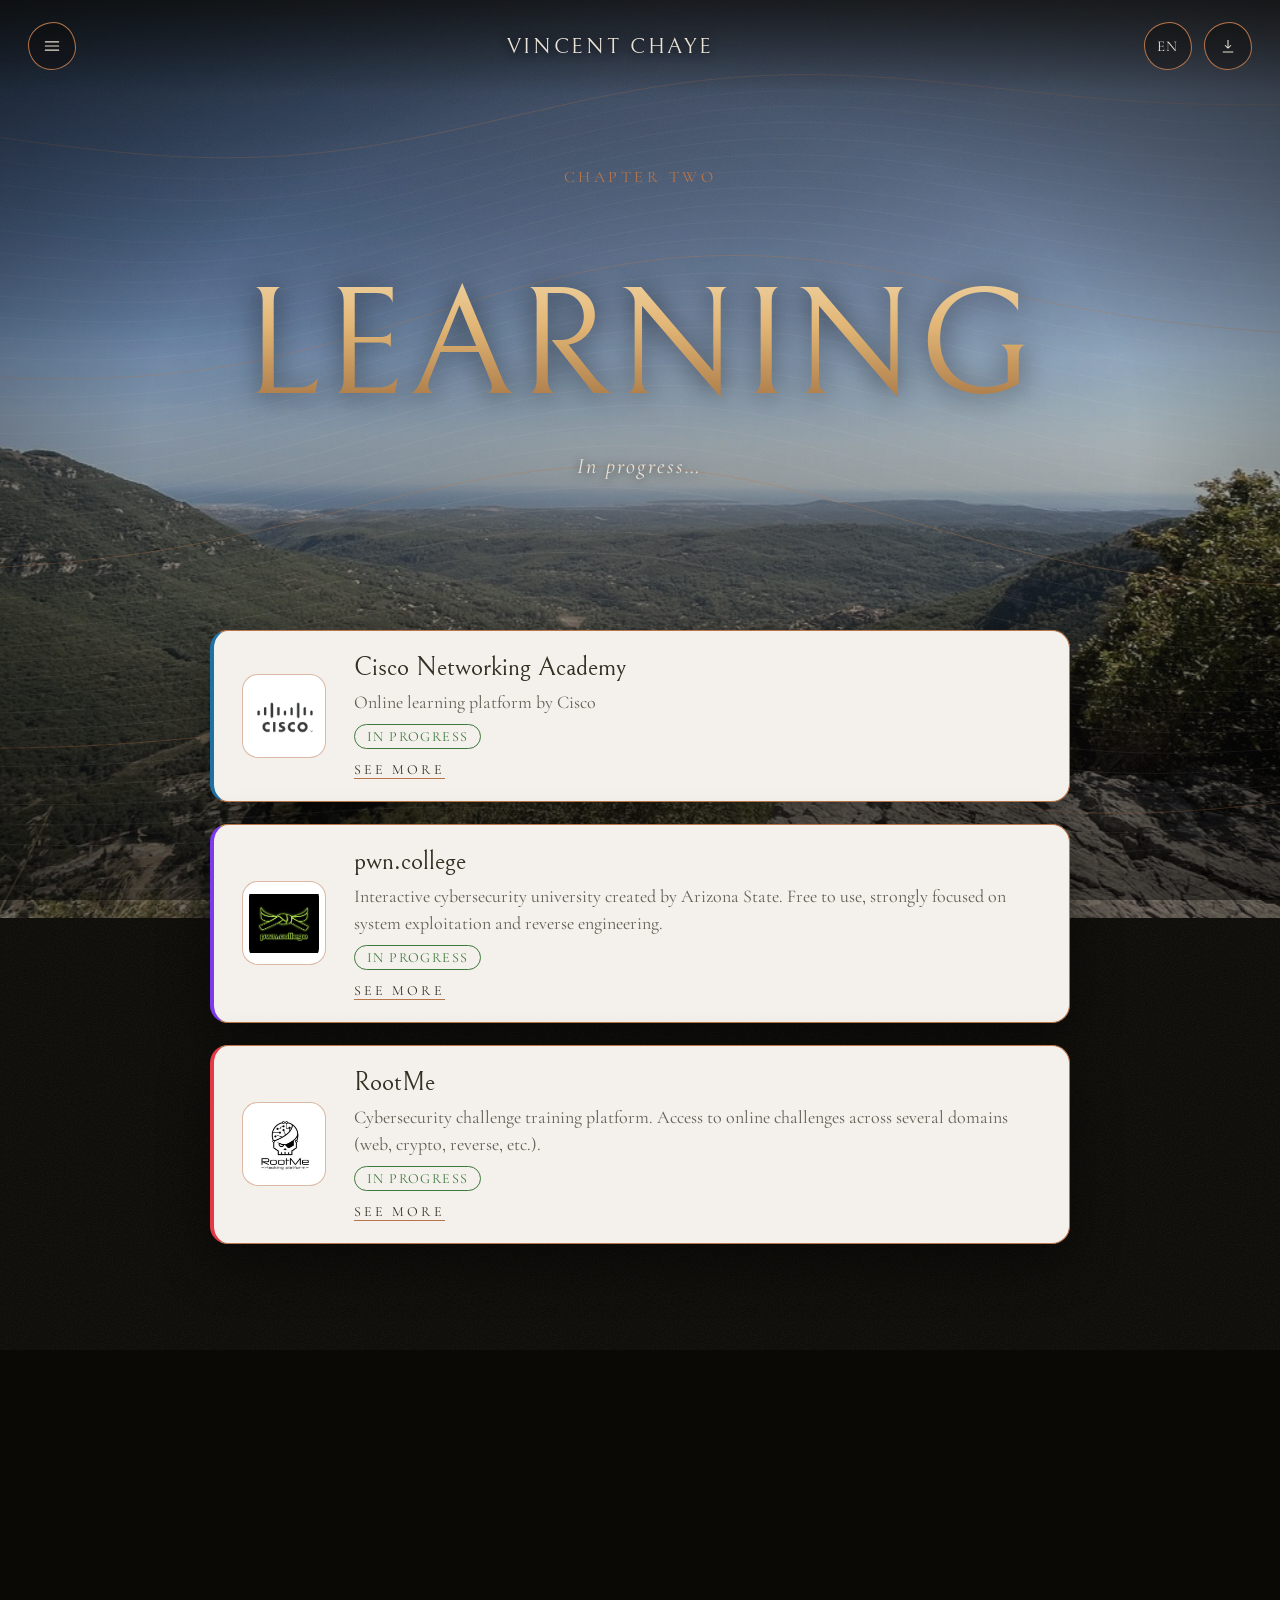
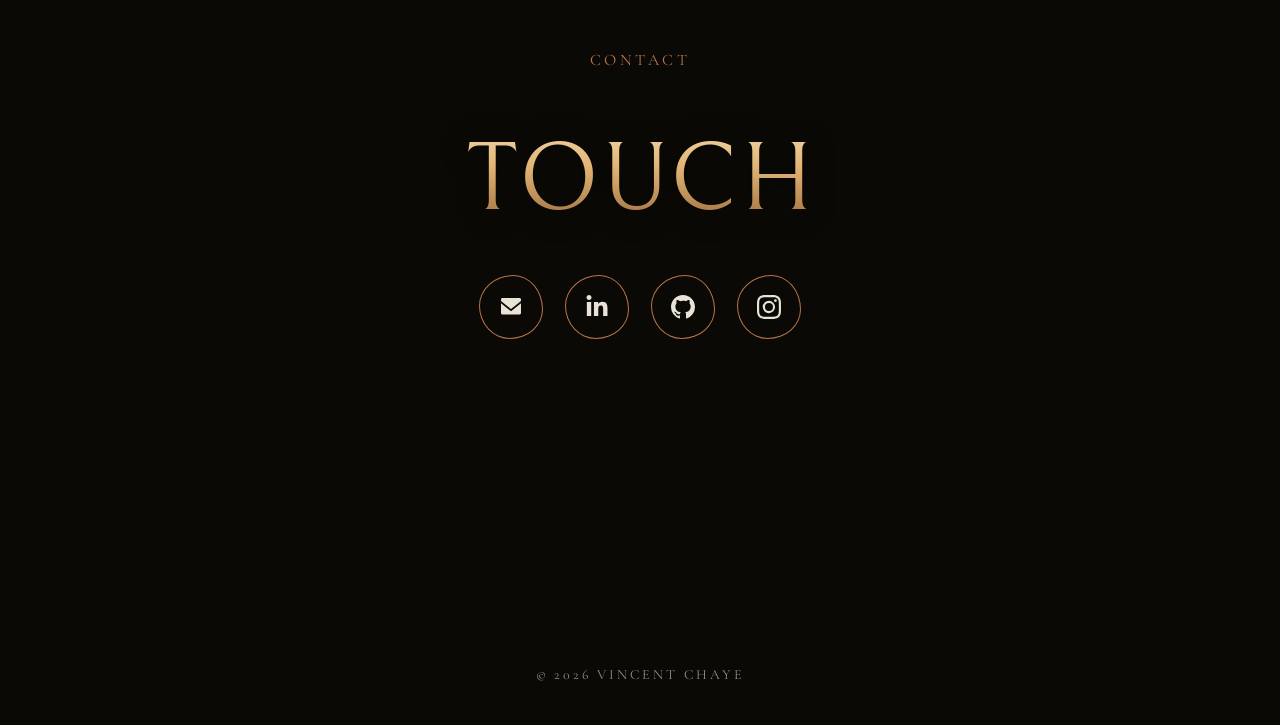
==== commit cdbb3874: "version 2.1.0 - Multilingue (FR/EN/ES)" ====
--- a/public/html/learn.html
+++ b/public/html/learn.html
@@ -1,5 +1,5 @@
 <!DOCTYPE html>
-<html lang="fr">
+<html lang="fr" data-title-key="title.learn">
 
 <head>
 	<meta charset="UTF-8">
@@ -18,27 +18,33 @@
 	<div class="grain" aria-hidden="true"></div>
 
 	<header class="topbar">
-		<button class="round-btn" id="mobile-menu" type="button" aria-label="Menu" aria-expanded="false"><svg viewBox="0 0 24 24" width="20" height="20" fill="none" stroke="currentColor" stroke-width="1.4" stroke-linecap="round"><path d="M4 7h16M4 12h16M4 17h16" /></svg></button>
+		<button class="round-btn" id="mobile-menu" type="button" data-i18n-attr="aria-label:aria.menu" aria-label="Menu" aria-expanded="false"><svg viewBox="0 0 24 24" width="20" height="20" fill="none" stroke="currentColor" stroke-width="1.4" stroke-linecap="round"><path d="M4 7h16M4 12h16M4 17h16" /></svg></button>
 		<a class="brand" href="../../index.html">VINCENT CHAYE</a>
-		<a class="round-btn" href="../download/CV-VincentChaye-2026.pdf" aria-label="Télécharger le CV" title="CV">
-			<svg viewBox="0 0 24 24" width="18" height="18" fill="none" stroke="currentColor" stroke-width="1.4">
-				<path d="M12 4v11m0 0l-4-4m4 4l4-4M5 20h14" />
-			</svg>
-		</a>
+		<div class="topbar-right">
+			<div class="lang">
+				<button class="round-btn lang-btn" id="lang-btn" type="button" aria-haspopup="true" aria-expanded="false" data-i18n-attr="aria-label:aria.lang" aria-label="Choisir la langue"><span id="lang-code">FR</span></button>
+				<ul class="lang-menu" id="lang-menu">
+					<li><button type="button" data-lang="fr">Français</button></li>
+					<li><button type="button" data-lang="en">English</button></li>
+					<li><button type="button" data-lang="es">Español</button></li>
+				</ul>
+			</div>
+			<a class="round-btn" data-cv="../download/" href="../download/CV-VincentChaye-2026.pdf" data-i18n-attr="aria-label:aria.cv;title:aria.cv" aria-label="Télécharger le CV" title="CV"><svg viewBox="0 0 24 24" width="18" height="18" fill="none" stroke="currentColor" stroke-width="1.4"><path d="M12 4v11m0 0l-4-4m4 4l4-4M5 20h14" /></svg></a>
+		</div>
 		<nav class="nav-panel" id="nav-panel">
 			<ul class="nav-list">
-				<li><a href="../../index.html">Accueil</a></li>
-				<li><a href="learn.html">Apprentissage</a></li>
-				<li><a href="https://vincentchaye.github.io/ZoneDeGrimpe/">Escalade</a></li>
+				<li><a href="../../index.html" data-i18n="nav.home">Accueil</a></li>
+				<li><a href="learn.html" data-i18n="nav.learn">Apprentissage</a></li>
+				<li><a href="https://vincentchaye.github.io/ZoneDeGrimpe/" data-i18n="nav.climb">Escalade</a></li>
 			</ul>
 		</nav>
 	</header>
 
 	<main>
 		<section class="hero short">
-			<p class="chapter reveal">Chapitre deux</p>
-			<h2 class="display reveal"><em>L'</em><span>APPRENTISSAGE</span></h2>
-			<p class="subtitle reveal">En cours…</p>
+			<p class="chapter reveal" data-i18n="chapter.2">Chapitre deux</p>
+			<h2 class="display reveal"><em data-i18n="learn.em">L'</em><span data-i18n="learn.span">APPRENTISSAGE</span></h2>
+			<p class="subtitle reveal" data-i18n="learn.subtitle">En cours…</p>
 		</section>
 
 		<section class="experiences learn" id="learn">
@@ -46,11 +52,11 @@
 		</section>
 
 		<section class="contact" id="contact">
-			<p class="chapter reveal">Contact</p>
-			<h2 class="display small reveal"><em>Me</em><span>CONTACTER</span></h2>
+			<p class="chapter reveal" data-i18n="chapter.contact">Contact</p>
+			<h2 class="display small reveal"><em data-i18n="contact.em">Me</em><span data-i18n="contact.span">CONTACTER</span></h2>
 			<ul class="contact-list reveal">
 				<li class="icon mail" role="button" tabindex="0" onclick="copyToClipboard('vincent.chaye@icloud.com', this)">
-					<span class="tooltip">Mail</span>
+					<span class="tooltip" data-i18n="tip.mail">Mail</span>
 					<svg viewBox="0 0 24 24" fill="currentColor"><path d="M21.4 6.6l-9.4 7.5L2.6 6.6C2.2 6.3 2 5.8 2 5.3V4.5C2 3.7 2.7 3 3.5 3h17c.8 0 1.5.7 1.5 1.5v.8c0 .5-.2 1-.6 1.3zM22 8.2l-10 8.1-10-8.1V18c0 .8.7 1.5 1.5 1.5h17c.8 0 1.5-.7 1.5-1.5V8.2z" /></svg>
 				</li>
 				<li class="icon linkedin" role="button" tabindex="0" onclick="window.open('https://www.linkedin.com/in/vincentchayé', '_blank')">
@@ -73,6 +79,7 @@
 		<p>&copy; 2026 Vincent Chaye</p>
 	</footer>
 
+	<script src="../../i18n.js"></script>
 	<script src="../../script.js"></script>
 	<script src="../../home.js"></script>
 </body>
--- a/style.css
+++ b/style.css
@@ -548,3 +548,22 @@
 .facts li.sport .video { margin: 18px auto 0; max-width: 100%; }
 .video-caption { margin: 14px 0 0; font-size: 15px; letter-spacing: 0.2em; text-transform: uppercase; color: var(--gold-2); }
 @media (max-width: 678px) { .facts { grid-template-columns: 1fr; } }
+
+/* ---------- Sélecteur de langue ---------- */
+
+.topbar-right { display: flex; align-items: center; gap: 12px; }
+.lang { position: relative; }
+.lang-btn { font-size: 15px; letter-spacing: 0.08em; }
+.lang-menu {
+	position: absolute; top: 58px; right: 0; margin: 0; padding: 8px 0; list-style: none; min-width: 140px;
+	background: var(--cream); color: var(--ink); border: 1px solid var(--copper); border-radius: 14px;
+	opacity: 0; visibility: hidden; transform: translateY(-8px); transition: all 0.4s var(--ease);
+}
+.lang-menu.open { opacity: 1; visibility: visible; transform: none; }
+.lang-menu button {
+	display: block; width: 100%; padding: 8px 22px; text-align: left; background: none; border: 0; cursor: pointer;
+	font-family: var(--serif); font-size: 18px; color: inherit; transition: color 0.3s, padding-left 0.4s var(--ease);
+}
+.lang-menu button:hover { color: var(--copper); padding-left: 28px; }
+.lang-menu button[aria-current="true"] { color: var(--copper); }
+.lang-menu button[aria-current="true"]::after { content: " ✓"; }
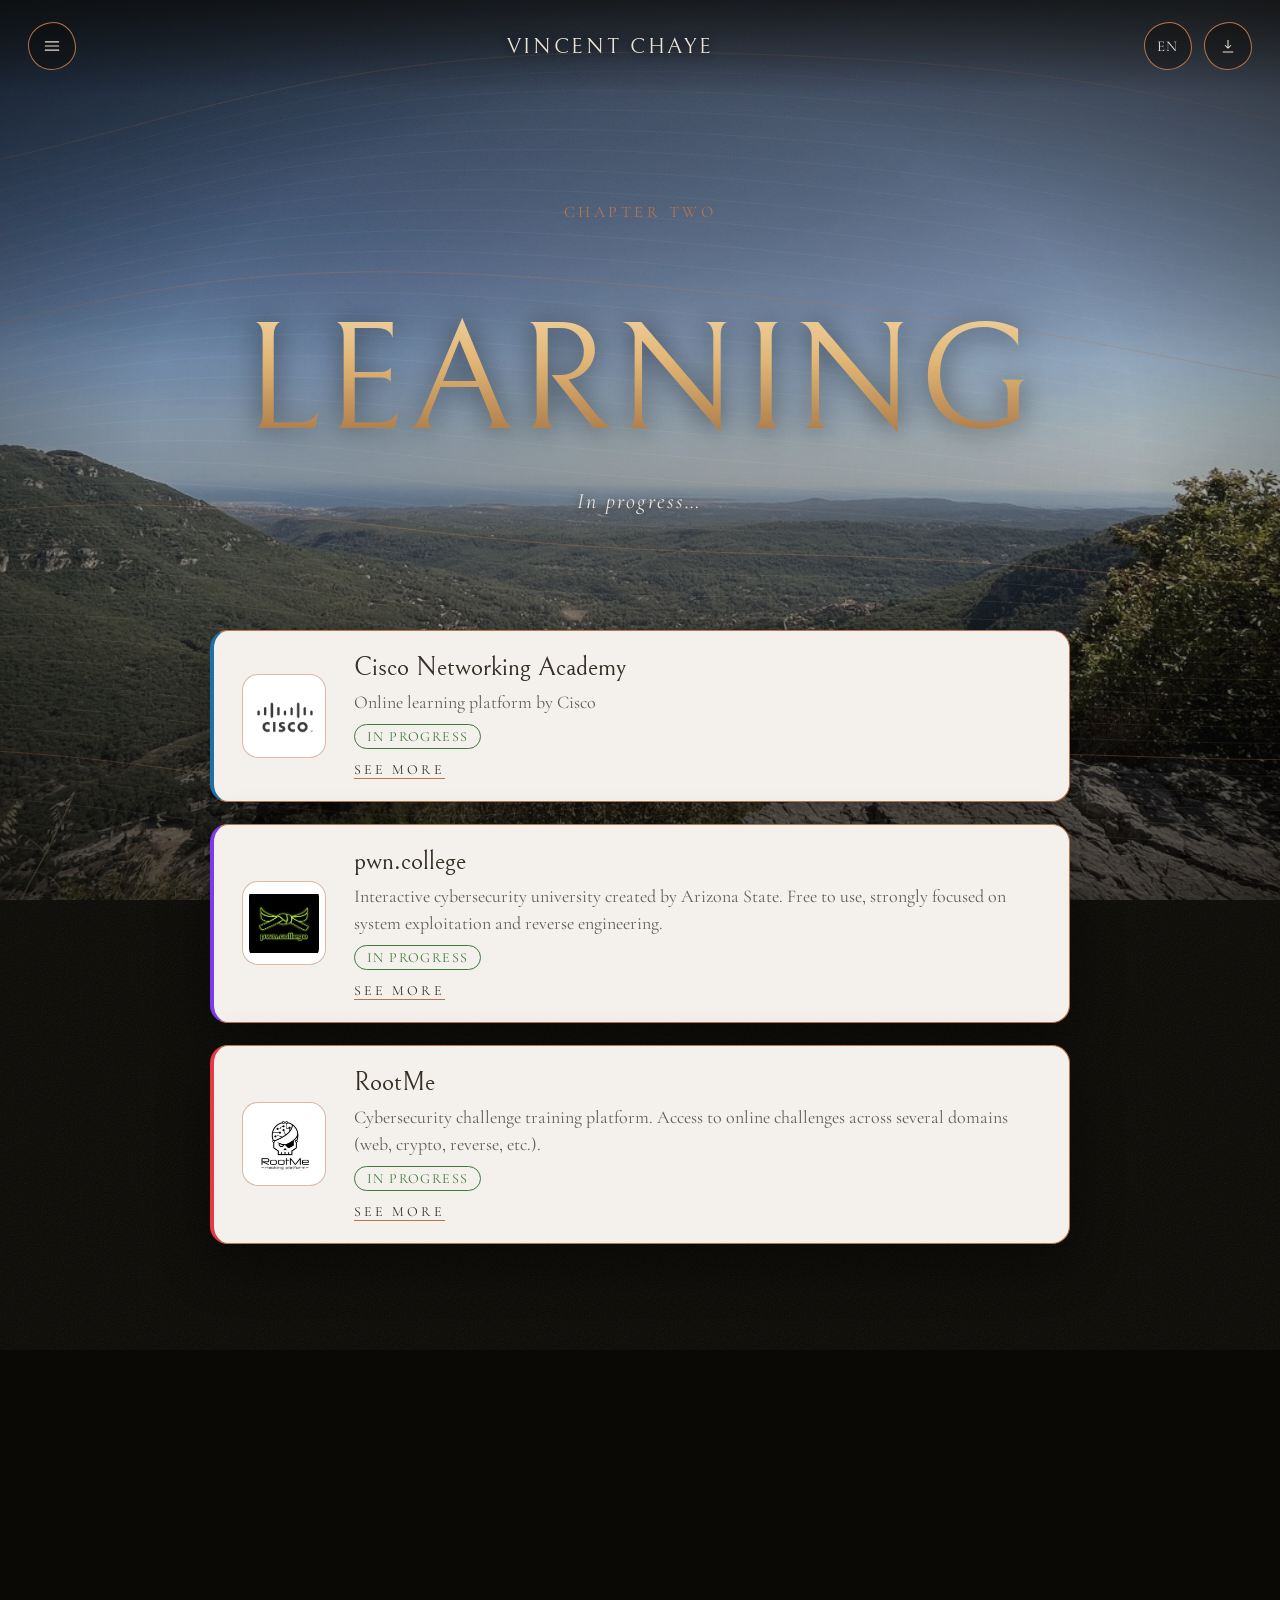
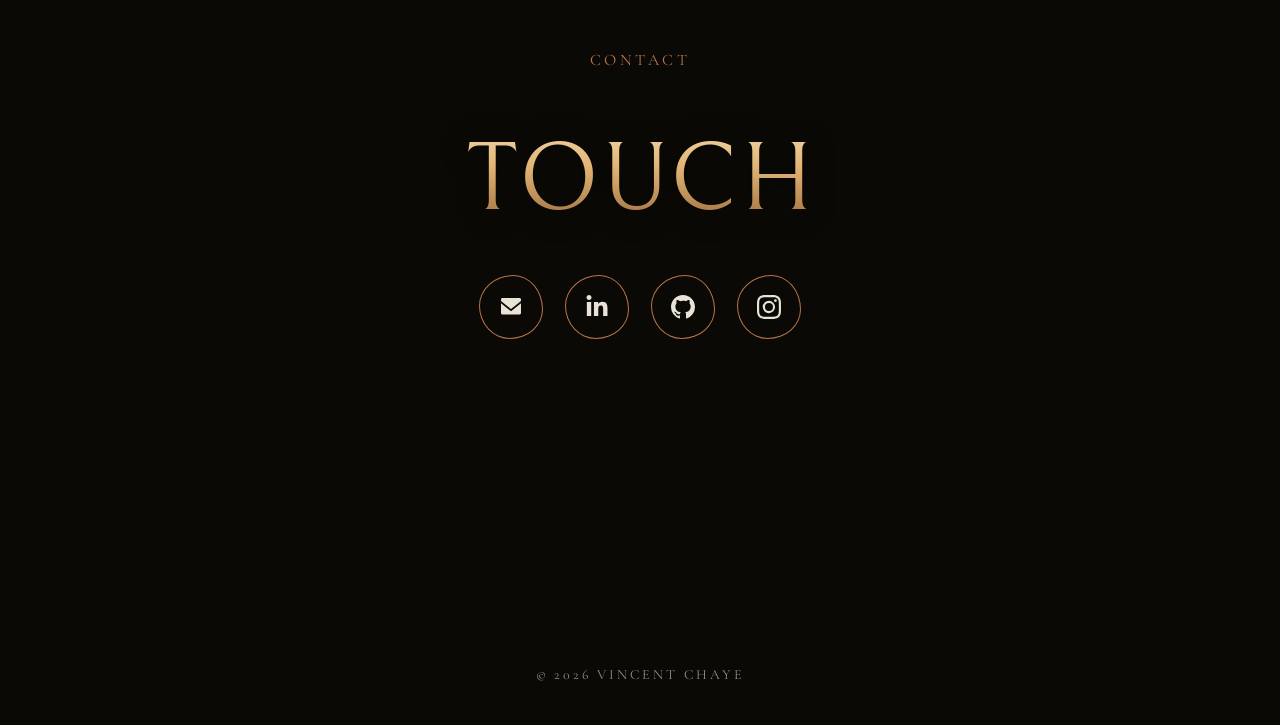
==== commit fafb6729: "version 2.2.0 - Effet eau interactif et espacement des chapitres" ====
--- a/public/html/learn.html
+++ b/public/html/learn.html
@@ -82,6 +82,7 @@
 	<script src="../../i18n.js"></script>
 	<script src="../../script.js"></script>
 	<script src="../../home.js"></script>
+	<script src="../../water.js"></script>
 </body>
 
 </html>
--- a/style.css
+++ b/style.css
@@ -567,3 +567,15 @@
 .lang-menu button:hover { color: var(--copper); padding-left: 28px; }
 .lang-menu button[aria-current="true"] { color: var(--copper); }
 .lang-menu button[aria-current="true"]::after { content: " ✓"; }
+
+/* Espace réduit entre le chapitre un (hero) et le chapitre deux */
+.hero { min-height: 82vh; padding-bottom: 10px; }
+.hero.short { min-height: 60vh; }
+section.about { padding-top: 40px; }
+.scroll-hint { margin-top: 36px; height: 56px; }
+
+/* ---------- Eau interactive (water.js) ---------- */
+.water-wrap { position: fixed; inset: 0; z-index: 0; pointer-events: none; filter: saturate(0.85) sepia(0.2) contrast(1.05); }
+.water-wrap canvas { display: block; width: 100%; height: 100%; }
+.water-shade { position: absolute; inset: 0; background: linear-gradient(180deg, rgba(10, 9, 5, 0.5) 0%, rgba(10, 9, 5, 0.12) 40%, rgba(10, 9, 5, 0.6) 100%); }
+body.water-on .bg-photo { visibility: hidden; }
